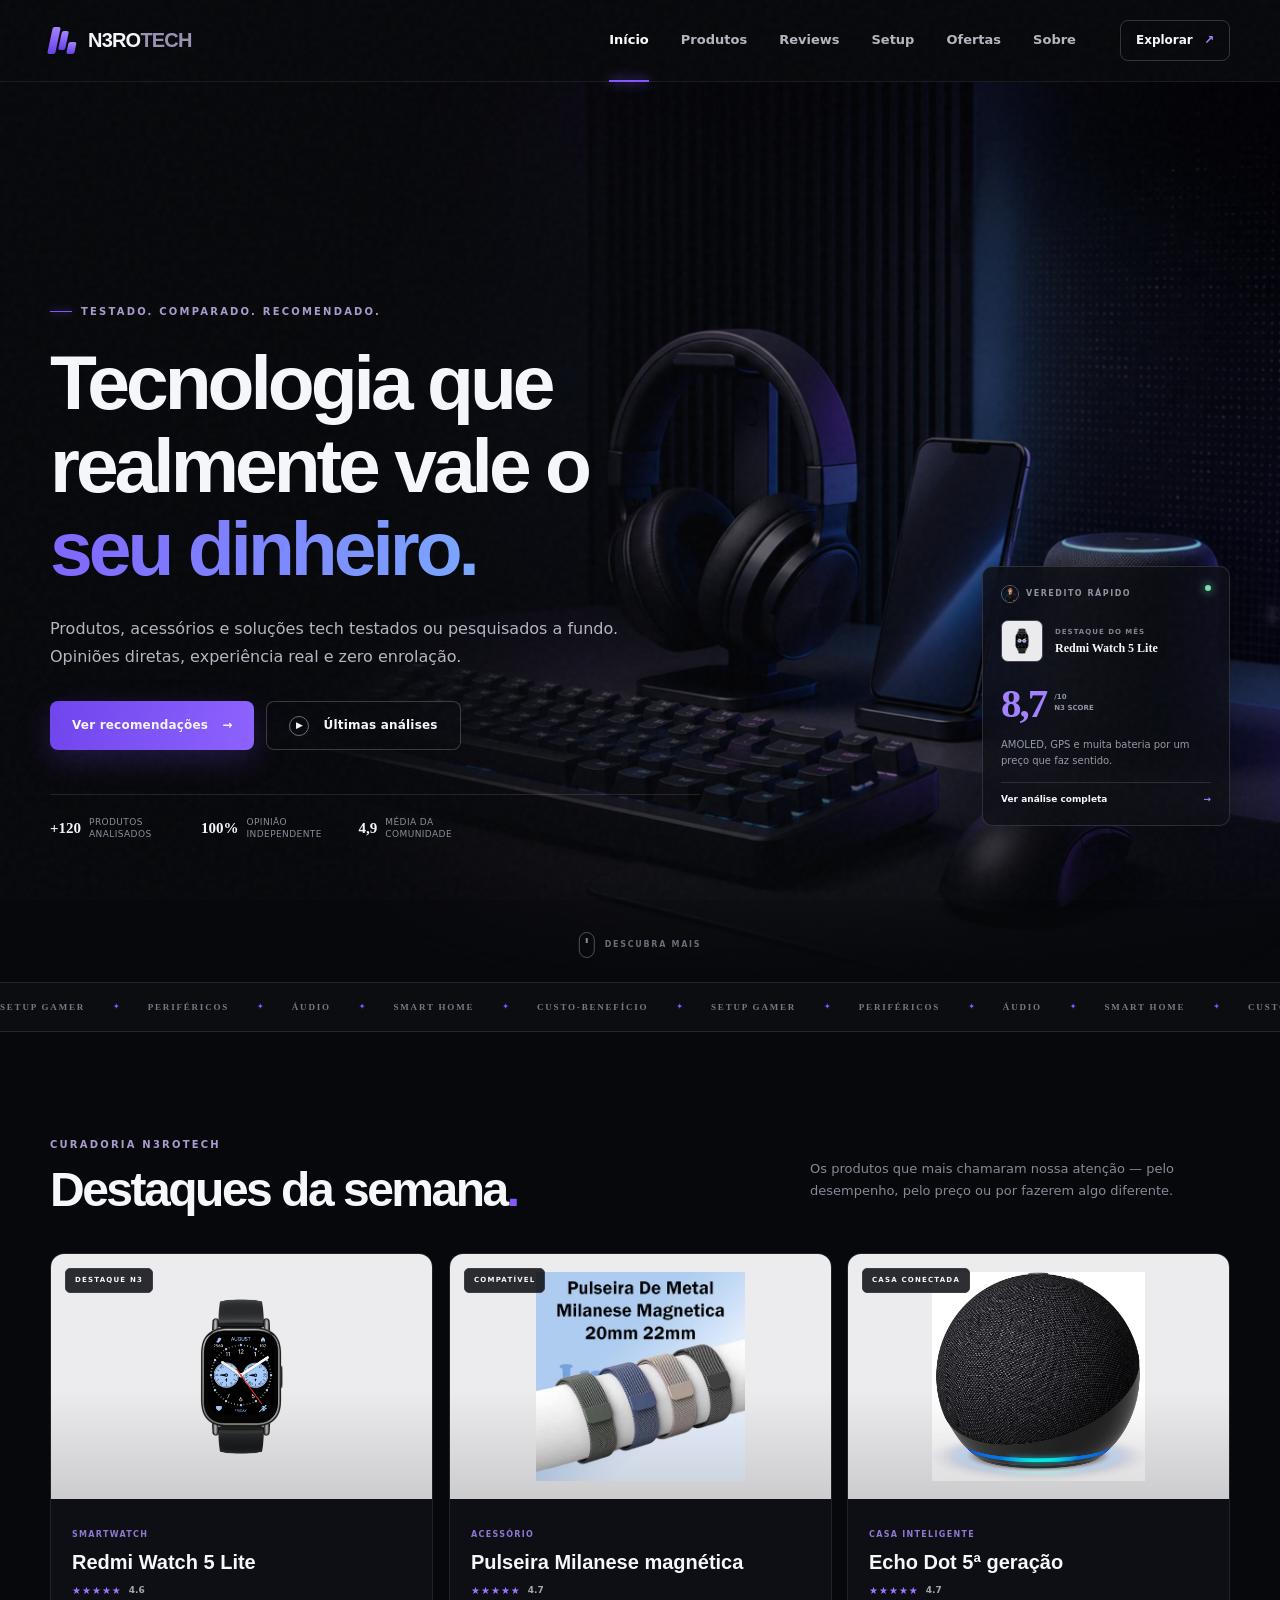
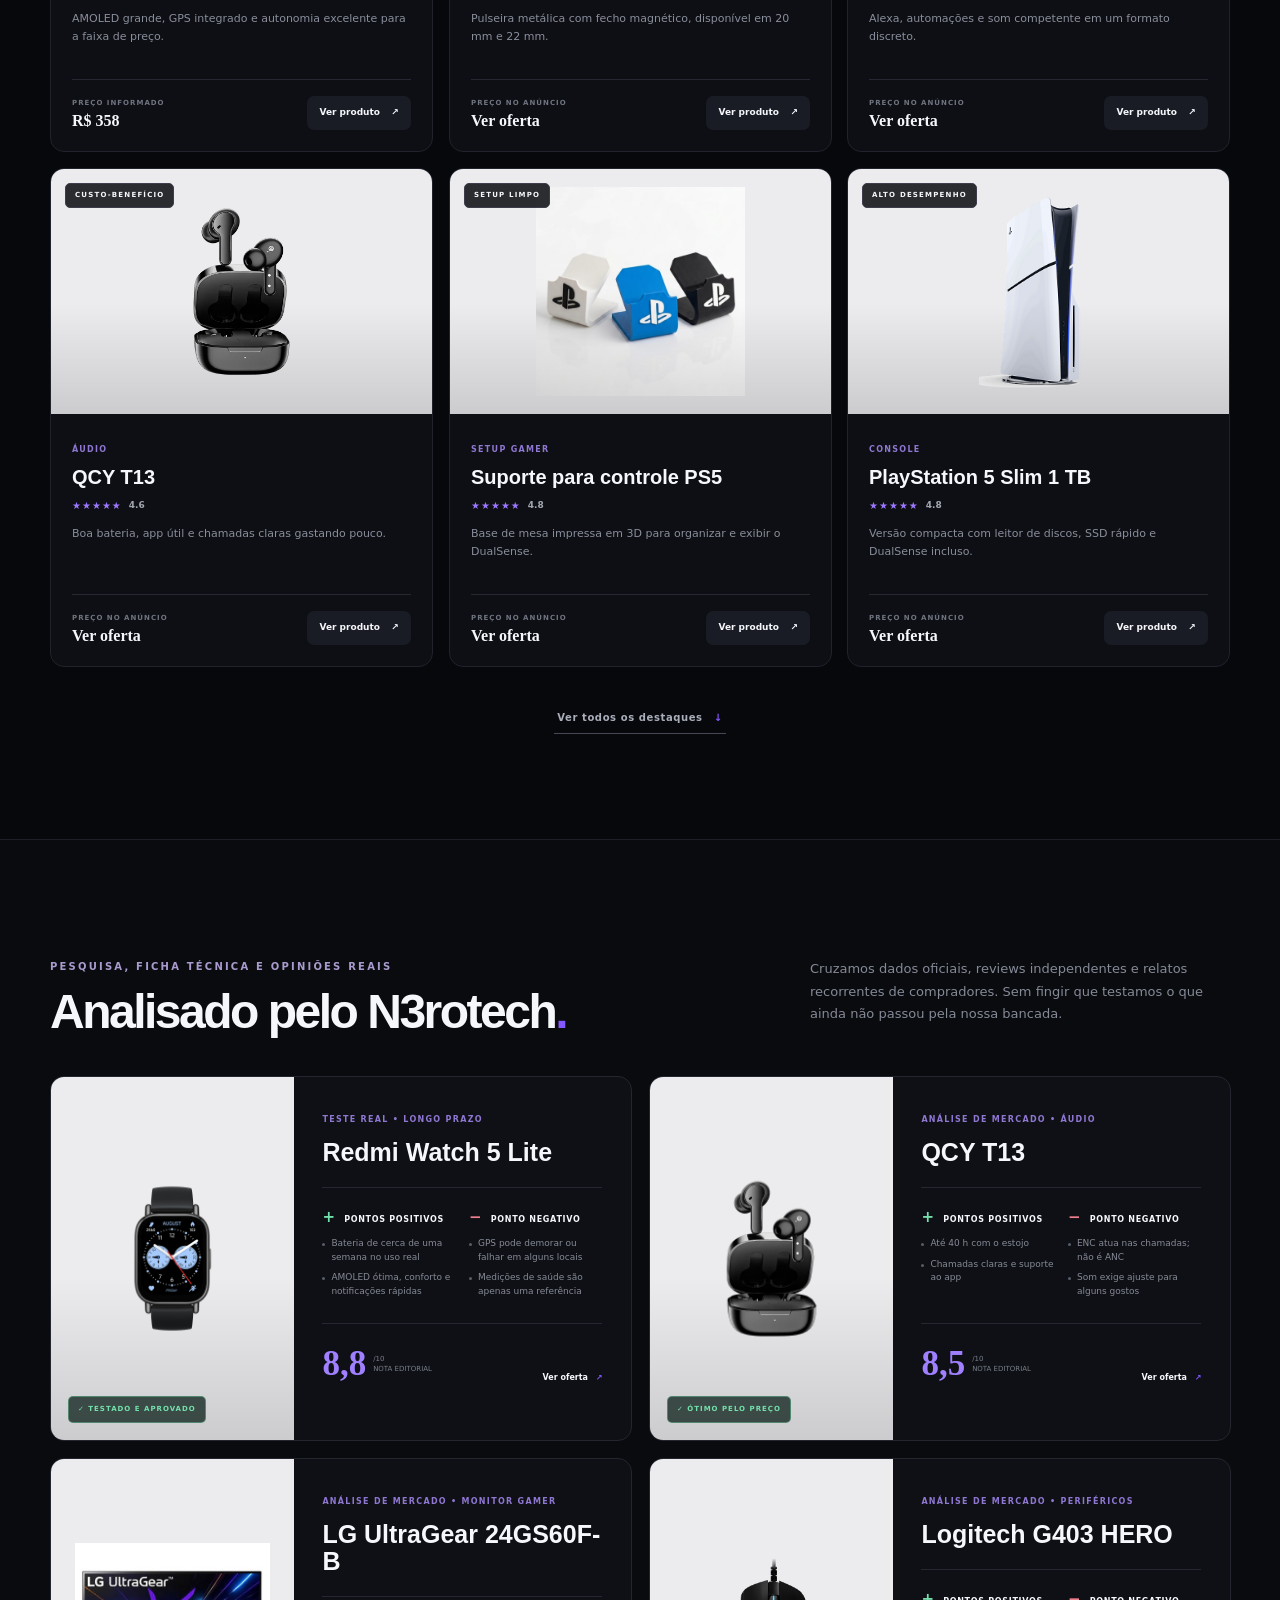
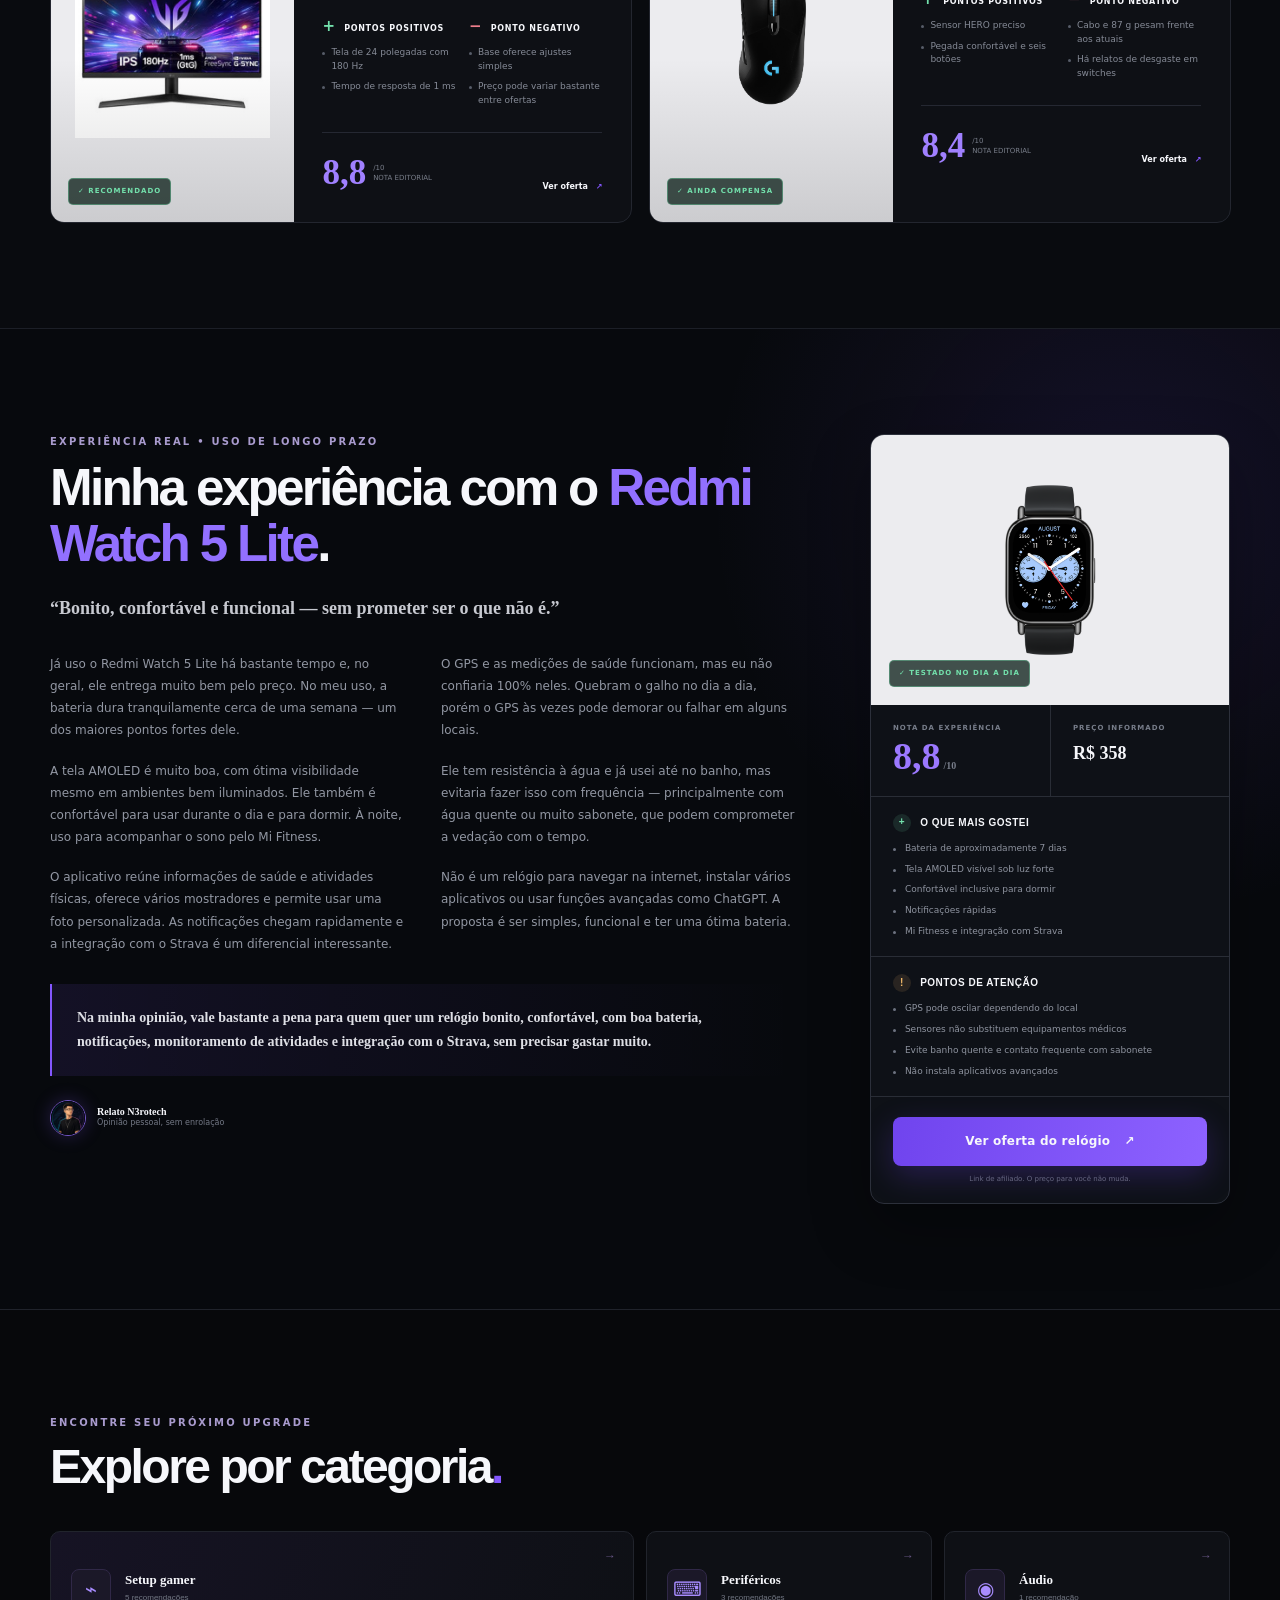
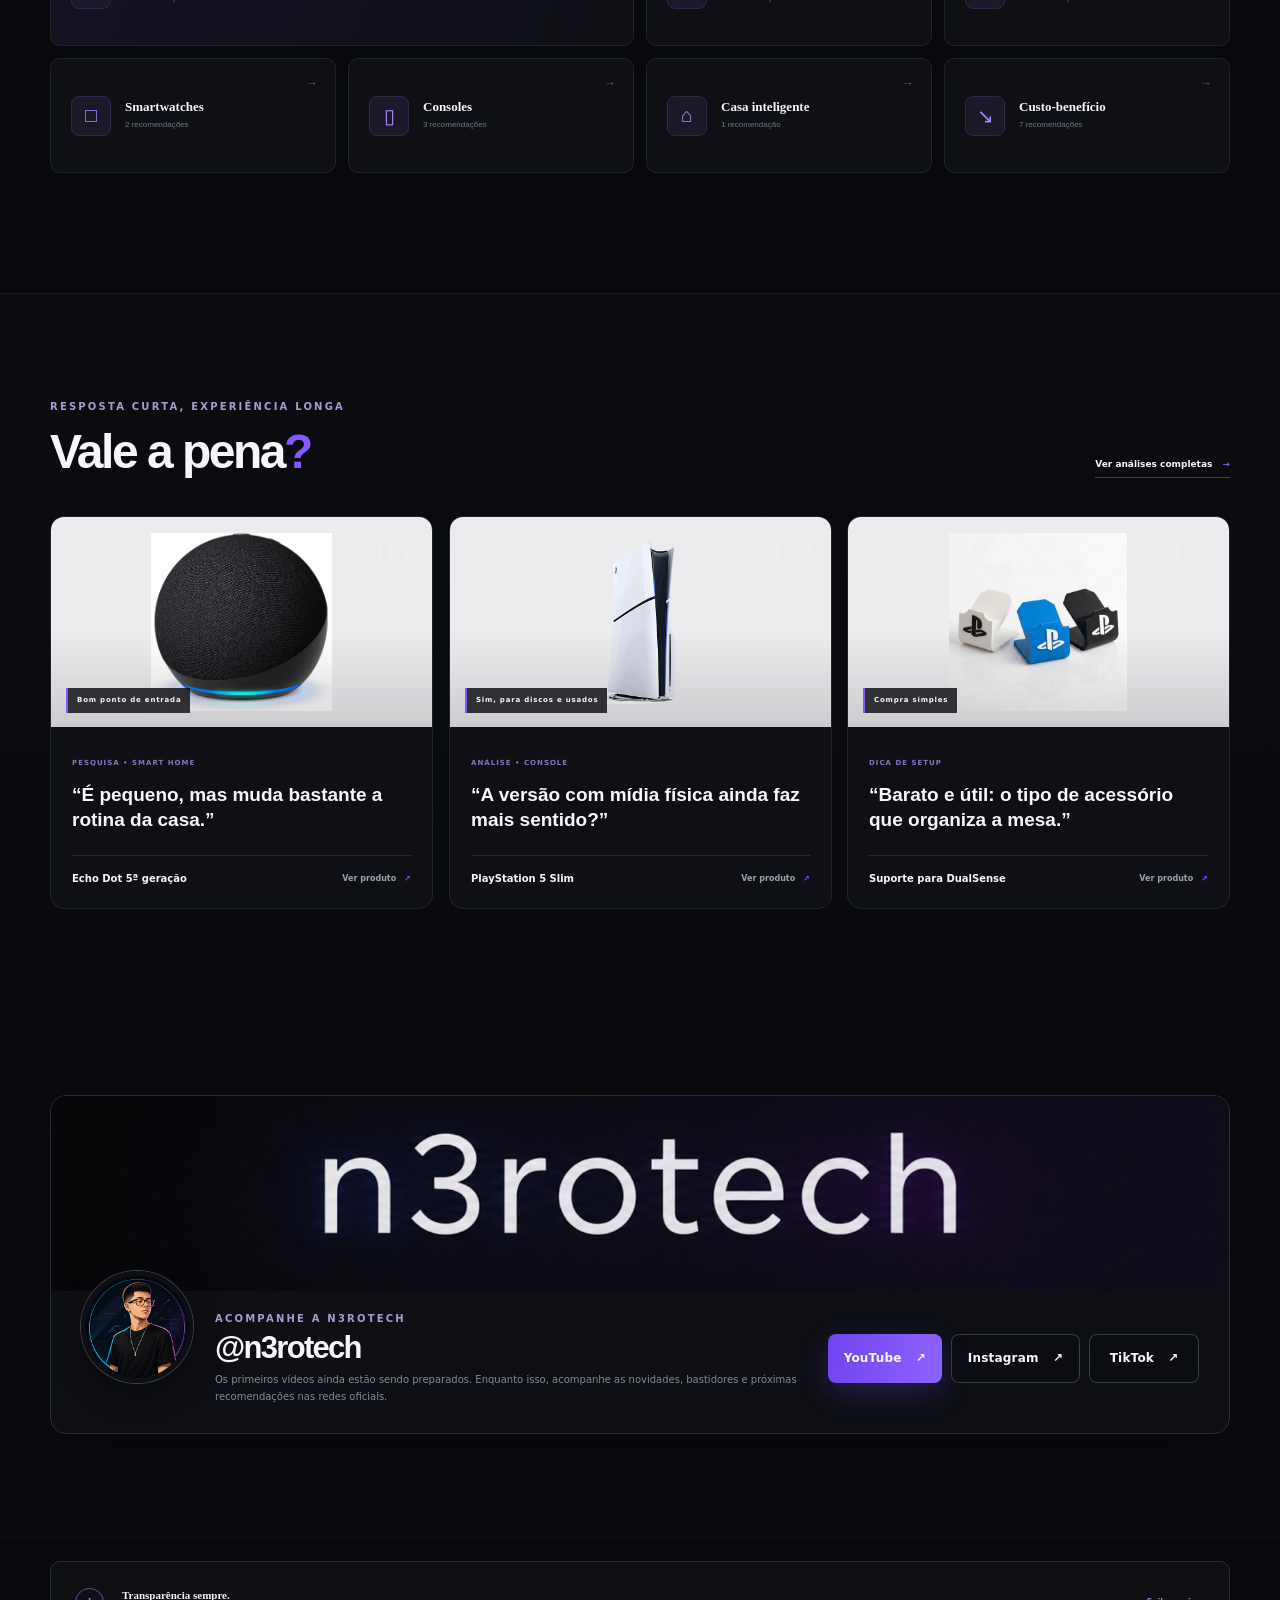
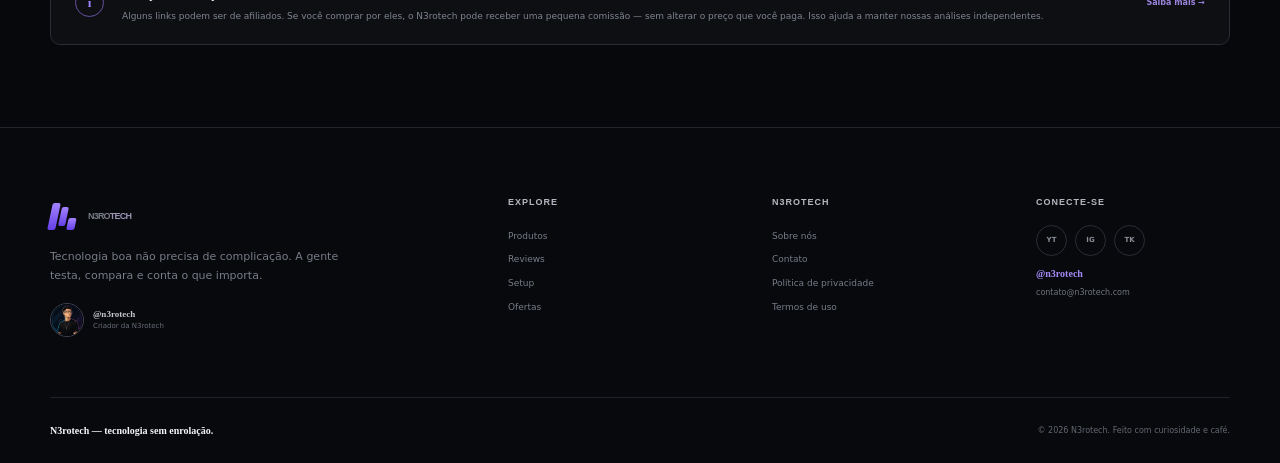
==== index.html @ 49b9c690 "Publica site N3rotech responsivo" ====
<!doctype html>
<html lang="pt-BR">
  <head>
    <meta charset="UTF-8" />
    <meta name="viewport" content="width=device-width, initial-scale=1.0" />
    <meta name="description" content="N3rotech: reviews diretos, produtos testados e tecnologia que vale o seu dinheiro." />
    <meta name="theme-color" content="#07080b" />
    <meta name="referrer" content="strict-origin-when-cross-origin" />
    <meta http-equiv="Content-Security-Policy" content="default-src 'self'; script-src 'self'; style-src 'self' 'unsafe-inline' https://fonts.googleapis.com; font-src https://fonts.gstatic.com; img-src 'self' data:; connect-src 'none'; object-src 'none'; base-uri 'self'; form-action 'none'" />
    <title>N3rotech — tecnologia sem enrolação</title>
    <link rel="preconnect" href="https://fonts.googleapis.com" />
    <link rel="preconnect" href="https://fonts.gstatic.com" crossorigin />
    <link href="https://fonts.googleapis.com/css2?family=Inter:wght@400;500;600;700&family=Manrope:wght@600;700;800&display=swap" rel="stylesheet" />
    <link rel="stylesheet" href="styles.css" />
  </head>
  <body>
    <div class="noise" aria-hidden="true"></div>
    <header class="site-header" id="inicio">
      <div class="container nav-wrap">
        <a class="brand" href="#inicio" aria-label="N3rotech — início">
          <span class="brand-mark" aria-hidden="true"><i></i><i></i><i></i></span>
          <span>N3RO<span>TECH</span></span>
        </a>
        <button class="menu-toggle" type="button" aria-label="Abrir menu" aria-expanded="false"><span></span><span></span></button>
        <nav class="main-nav" aria-label="Navegação principal">
          <a class="active" href="#inicio">Início</a>
          <a href="#produtos">Produtos</a>
          <a href="#reviews">Reviews</a>
          <a href="#setup">Setup</a>
          <a href="#ofertas">Ofertas</a>
          <a href="#sobre">Sobre</a>
        </nav>
        <a class="nav-cta" href="#destaques">Explorar <span>↗</span></a>
      </div>
    </header>

    <main>
      <section class="hero" aria-labelledby="hero-title">
        <div class="hero-image" role="img" aria-label="Setup de tecnologia com teclado, headset, celular e caixa de som"></div>
        <div class="hero-grid" aria-hidden="true"></div>
        <div class="container hero-content">
          <div class="hero-copy reveal">
            <div class="eyebrow"><span></span> TESTADO. COMPARADO. RECOMENDADO.</div>
            <h1 id="hero-title">Tecnologia que realmente vale o <em>seu dinheiro.</em></h1>
            <p>Produtos, acessórios e soluções tech testados ou pesquisados a fundo. Opiniões diretas, experiência real e zero enrolação.</p>
            <div class="hero-actions">
              <a class="button button-primary" href="#destaques">Ver recomendações <span>→</span></a>
              <a class="button button-ghost" href="#reviews"><span class="play-dot">▶</span> Últimas análises</a>
            </div>
            <div class="trust-row" aria-label="Diferenciais N3rotech">
              <div><strong>+120</strong><span>produtos analisados</span></div>
              <div><strong>100%</strong><span>opinião independente</span></div>
              <div><strong>4,9</strong><span>média da comunidade</span></div>
            </div>
          </div>
          <aside class="hero-verdict reveal" aria-label="Veredito em destaque">
            <div class="verdict-top"><span class="verdict-author"><img src="assets/n3rotech-profile.jpg" alt=""> VEREDITO RÁPIDO</span><span class="live-dot"></span></div>
            <div class="verdict-product"><img class="mini-device" src="assets/products/redmi-watch-5-lite.png" alt="Redmi Watch 5 Lite"><div><small>DESTAQUE DO MÊS</small><strong>Redmi Watch 5 Lite</strong></div></div>
            <div class="verdict-score"><strong>8,7</strong><span>/10<br />N3 SCORE</span></div>
            <p>AMOLED, GPS e muita bateria por um preço que faz sentido.</p>
            <a href="#testados">Ver análise completa <span>→</span></a>
          </aside>
        </div>
        <a class="scroll-cue" href="#destaques" aria-label="Rolar para os destaques"><span></span>DESCUBRA MAIS</a>
      </section>

      <section class="ticker" aria-label="Categorias em destaque"><div class="ticker-track">
        <span>SETUP GAMER</span><i>✦</i><span>PERIFÉRICOS</span><i>✦</i><span>ÁUDIO</span><i>✦</i><span>SMART HOME</span><i>✦</i><span>CUSTO-BENEFÍCIO</span><i>✦</i>
        <span>SETUP GAMER</span><i>✦</i><span>PERIFÉRICOS</span><i>✦</i><span>ÁUDIO</span><i>✦</i><span>SMART HOME</span><i>✦</i><span>CUSTO-BENEFÍCIO</span><i>✦</i>
      </div></section>

      <section class="section" id="destaques">
        <div class="container">
          <div class="section-head reveal"><div><span class="kicker">CURADORIA N3ROTECH</span><h2>Destaques da semana<span>.</span></h2></div><p>Os produtos que mais chamaram nossa atenção — pelo desempenho, pelo preço ou por fazerem algo diferente.</p></div>
          <div class="product-grid" id="product-grid" aria-live="polite"></div>
          <div class="center-action"><button class="text-button" id="show-more" type="button">Ver todos os destaques <span>↓</span></button></div>
        </div>
      </section>

      <section class="section section-dark" id="testados">
        <div class="container">
          <div class="section-head reveal"><div><span class="kicker">PESQUISA, FICHA TÉCNICA E OPINIÕES REAIS</span><h2>Analisado pelo N3rotech<span>.</span></h2></div><p>Cruzamos dados oficiais, reviews independentes e relatos recorrentes de compradores. Sem fingir que testamos o que ainda não passou pela nossa bancada.</p></div>
          <div class="tested-grid" id="tested-grid"></div>
        </div>
      </section>

      <section class="section real-review-section" id="review-redmi">
        <div class="container" id="real-review"></div>
      </section>

      <section class="section categories-section" id="setup">
        <div class="container">
          <div class="section-head reveal"><div><span class="kicker">ENCONTRE SEU PRÓXIMO UPGRADE</span><h2>Explore por categoria<span>.</span></h2></div></div>
          <div class="category-grid" id="category-grid"></div>
        </div>
      </section>

      <section class="section review-section" id="reviews">
        <div class="container">
          <div class="section-head reveal"><div><span class="kicker">RESPOSTA CURTA, EXPERIÊNCIA LONGA</span><h2>Vale a pena<span>?</span></h2></div><a class="section-link" href="#testados">Ver análises completas <span>→</span></a></div>
          <div class="quick-grid" id="quick-grid"></div>
        </div>
      </section>

      <section class="section social-channel-section" id="acompanhe">
        <div class="container">
          <div class="social-channel reveal">
            <div class="channel-banner" aria-hidden="true"></div>
            <div class="channel-content">
              <img class="channel-avatar" src="assets/n3rotech-profile.jpg" alt="Foto de perfil da N3rotech">
              <div class="channel-copy"><span class="kicker">ACOMPANHE A N3ROTECH</span><h2>@n3rotech</h2><p>Os primeiros vídeos ainda estão sendo preparados. Enquanto isso, acompanhe as novidades, bastidores e próximas recomendações nas redes oficiais.</p></div>
              <div class="channel-actions">
                <a class="button button-primary" href="https://www.youtube.com/@n3rotech" target="_blank" rel="noopener">YouTube <span>↗</span></a>
                <a class="button button-ghost" href="https://www.instagram.com/n3rotech/" target="_blank" rel="noopener">Instagram <span>↗</span></a>
                <a class="button button-ghost" href="https://www.tiktok.com/@n3rotech" target="_blank" rel="noopener">TikTok <span>↗</span></a>
              </div>
            </div>
          </div>
        </div>
      </section>

      <section class="container affiliate" id="ofertas">
        <span class="affiliate-icon" aria-hidden="true">i</span>
        <div><strong>Transparência sempre.</strong><p>Alguns links podem ser de afiliados. Se você comprar por eles, o N3rotech pode receber uma pequena comissão — sem alterar o preço que você paga. Isso ajuda a manter nossas análises independentes.</p></div>
        <a href="#sobre">Saiba mais →</a>
      </section>
    </main>

    <footer id="sobre">
      <div class="container footer-main">
        <div class="footer-brand"><a class="brand" href="#inicio"><span class="brand-mark"><i></i><i></i><i></i></span><span>N3RO<span>TECH</span></span></a><p>Tecnologia boa não precisa de complicação. A gente testa, compara e conta o que importa.</p><div class="footer-author"><img src="assets/n3rotech-profile.jpg" alt="Foto de perfil da N3rotech"><span><strong>@n3rotech</strong><small>Criador da N3rotech</small></span></div></div>
        <div><h3>Explore</h3><a href="#destaques">Produtos</a><a href="#reviews">Reviews</a><a href="#setup">Setup</a><a href="#ofertas">Ofertas</a></div>
        <div><h3>N3rotech</h3><a href="#sobre">Sobre nós</a><a href="mailto:contato@n3rotech.com">Contato</a><a href="#politica">Política de privacidade</a><a href="#termos">Termos de uso</a></div>
        <div><h3>Conecte-se</h3><div class="socials"><a href="https://www.youtube.com/@n3rotech" target="_blank" rel="noopener" aria-label="YouTube da N3rotech">YT</a><a href="https://www.instagram.com/n3rotech/" target="_blank" rel="noopener" aria-label="Instagram da N3rotech">IG</a><a href="https://www.tiktok.com/@n3rotech" target="_blank" rel="noopener" aria-label="TikTok da N3rotech">TK</a></div><p class="social-handle">@n3rotech</p><p class="mail">contato@n3rotech.com</p></div>
      </div>
      <div class="container footer-bottom"><strong>N3rotech — tecnologia sem enrolação.</strong><span>© 2026 N3rotech. Feito com curiosidade e café.</span></div>
    </footer>

    <script src="data.js"></script>
    <script src="script.js"></script>
  </body>
</html>
---- styles.css ----
:root{--bg:#07080b;--bg2:#0b0d12;--panel:#101319;--line:#252936;--text:#f6f7fb;--muted:#969baa;--purple:#8457ff;--blue:#4f8cff;--cyan:#5ce1e6;--green:#73e1ac;--radius:14px;--container:1180px}
*{box-sizing:border-box}html{scroll-behavior:smooth}body{margin:0;background:var(--bg);color:var(--text);font-family:Inter,system-ui,sans-serif;line-height:1.55;overflow-x:hidden}body::selection{background:var(--purple);color:#fff}.noise{position:fixed;inset:0;pointer-events:none;opacity:.035;z-index:50;background-image:url("data:image/svg+xml,%3Csvg viewBox='0 0 180 180' xmlns='http://www.w3.org/2000/svg'%3E%3Cfilter id='n'%3E%3CfeTurbulence type='fractalNoise' baseFrequency='.8' numOctaves='4' stitchTiles='stitch'/%3E%3C/filter%3E%3Crect width='100%25' height='100%25' filter='url(%23n)' opacity='.8'/%3E%3C/svg%3E")}.container{width:min(calc(100% - 40px),var(--container));margin-inline:auto}a{color:inherit;text-decoration:none}button{font:inherit}.site-header{position:fixed;z-index:40;top:0;left:0;width:100%;height:82px;border-bottom:1px solid rgba(255,255,255,.08);transition:.3s}.site-header.scrolled{height:68px;background:rgba(7,8,11,.82);backdrop-filter:blur(16px)}.nav-wrap{height:100%;display:flex;align-items:center;gap:44px}.brand{display:flex;align-items:center;gap:11px;font:800 20px Manrope,sans-serif;letter-spacing:-.8px}.brand>span:last-child>span{color:#9992b2;font-weight:600}.brand-mark{width:27px;height:27px;display:grid;grid-template-columns:repeat(3,1fr);gap:2px;transform:skew(-12deg)}.brand-mark i{background:linear-gradient(180deg,#a483ff,#6540e8);border-radius:2px}.brand-mark i:nth-child(2){height:72%;align-self:center}.brand-mark i:nth-child(3){height:45%;align-self:end}.main-nav{display:flex;align-items:center;gap:32px;margin-left:auto}.main-nav a{font-size:13px;font-weight:600;color:#b4b7c0;position:relative;transition:.2s}.main-nav a:hover,.main-nav a.active{color:#fff}.main-nav a.active::after{content:"";position:absolute;left:0;right:0;bottom:-31px;height:2px;background:var(--purple);box-shadow:0 0 12px var(--purple)}.scrolled .main-nav a.active::after{bottom:-24px}.nav-cta{border:1px solid rgba(255,255,255,.18);padding:10px 15px;border-radius:8px;font-size:12px;font-weight:700}.nav-cta span{color:#a889ff;margin-left:7px}.menu-toggle{display:none;background:none;border:0;color:#fff;padding:8px}.menu-toggle span{width:22px;height:2px;background:#fff;display:block;margin:5px}
.hero{min-height:800px;height:100vh;max-height:940px;display:flex;align-items:center;position:relative;isolation:isolate;overflow:hidden}.hero::after{content:"";position:absolute;inset:0;z-index:-1;background:linear-gradient(90deg,#07080b 0%,rgba(7,8,11,.97) 27%,rgba(7,8,11,.5) 58%,rgba(7,8,11,.18) 100%),linear-gradient(0deg,#07080b 0%,transparent 32%)}.hero-image{position:absolute;inset:0;z-index:-2;background:url('assets/n3rotech-hero.png') center right/cover no-repeat;filter:saturate(.9)}.hero-grid{position:absolute;inset:0;z-index:-1;opacity:.14;background-image:linear-gradient(rgba(132,87,255,.2) 1px,transparent 1px),linear-gradient(90deg,rgba(132,87,255,.2) 1px,transparent 1px);background-size:80px 80px;mask-image:linear-gradient(90deg,#000,transparent 72%)}.hero-content{padding-top:80px;display:flex;justify-content:space-between;align-items:flex-end}.hero-copy{width:min(650px,62%)}.eyebrow,.kicker{font-size:10px;font-weight:800;letter-spacing:2.2px;color:#a99bce}.eyebrow{display:flex;align-items:center;gap:9px;margin-bottom:22px}.eyebrow span{width:22px;height:1px;background:var(--purple);box-shadow:0 0 9px var(--purple)}h1,h2,h3{font-family:Manrope,sans-serif;margin:0;line-height:1.08}h1{font-size:clamp(50px,6vw,78px);letter-spacing:-4px;max-width:700px}h1 em{font-style:normal;color:transparent;background:linear-gradient(100deg,#8064ff,#7aa8ff);background-clip:text;-webkit-background-clip:text}.hero-copy>p{max-width:580px;font-size:16px;color:#b4b6c0;line-height:1.75;margin:25px 0 30px}.hero-actions{display:flex;gap:12px}.button{min-height:49px;padding:0 22px;display:inline-flex;align-items:center;justify-content:center;gap:14px;border-radius:8px;font-size:12px;font-weight:800;letter-spacing:.2px;transition:.25s}.button-primary{background:linear-gradient(100deg,#7044ee,#8d62ff);box-shadow:0 10px 30px rgba(113,67,238,.25)}.button-primary:hover{transform:translateY(-2px);box-shadow:0 14px 35px rgba(113,67,238,.4)}.button-ghost{border:1px solid rgba(255,255,255,.2);background:rgba(10,12,17,.38);backdrop-filter:blur(6px)}.button-ghost:hover{border-color:#fff;background:rgba(255,255,255,.07)}.play-dot{font-size:9px;width:20px;height:20px;border:1px solid #696d78;border-radius:50%;display:grid;place-items:center}.trust-row{display:flex;gap:30px;border-top:1px solid rgba(255,255,255,.11);margin-top:44px;padding-top:21px}.trust-row div{display:grid;grid-template-columns:auto auto;column-gap:8px;align-items:center}.trust-row strong{font:700 15px Manrope}.trust-row span{font-size:9px;text-transform:uppercase;color:#898d99;line-height:1.35;max-width:82px;letter-spacing:.4px}.hero-verdict{width:248px;margin-bottom:14px;background:rgba(12,14,20,.78);border:1px solid rgba(255,255,255,.13);border-radius:10px;padding:18px;backdrop-filter:blur(16px);box-shadow:0 18px 60px rgba(0,0,0,.35)}.verdict-top{display:flex;justify-content:space-between;color:#8e929e;font-size:8px;font-weight:800;letter-spacing:1.5px}.live-dot{width:6px;height:6px;border-radius:50%;background:var(--green);box-shadow:0 0 10px var(--green)}.verdict-product{display:flex;align-items:center;gap:12px;margin:17px 0}.mini-device{width:42px;height:42px;border:1px solid #404554;border-radius:7px;background:radial-gradient(circle at 60% 50%,#7653c4,transparent 35%),#171a22}.verdict-product div{display:flex;flex-direction:column}.verdict-product small{color:#7f8490;font-size:7px;font-weight:800;letter-spacing:1px}.verdict-product strong{font:700 12px Manrope;margin-top:3px}.verdict-score{display:flex;align-items:center;gap:8px}.verdict-score strong{font:800 41px Manrope;color:#a381ff;letter-spacing:-2px}.verdict-score span{font-size:7px;line-height:1.6;color:#8f94a1;font-weight:700}.hero-verdict p{font-size:10px;color:#9499a6;line-height:1.55;border-bottom:1px solid #292c34;padding-bottom:14px}.hero-verdict>a{font-size:9px;font-weight:800;display:flex;justify-content:space-between}.hero-verdict>a span{color:#a381ff}.scroll-cue{position:absolute;bottom:24px;left:50%;transform:translateX(-50%);display:flex;align-items:center;gap:10px;color:#686d78;font-size:8px;font-weight:800;letter-spacing:1.7px}.scroll-cue span{height:26px;width:16px;border:1px solid #4d515a;border-radius:10px;position:relative}.scroll-cue span::after{content:"";position:absolute;width:2px;height:5px;background:#888;left:6px;top:5px;animation:scroll 1.8s infinite}@keyframes scroll{to{transform:translateY(8px);opacity:0}}
.ticker{border-block:1px solid #232631;height:50px;overflow:hidden;background:#0b0d11}.ticker-track{height:100%;display:flex;align-items:center;gap:28px;width:max-content;animation:ticker 32s linear infinite}.ticker span{font:700 9px Manrope;color:#767a86;letter-spacing:1.8px}.ticker i{color:var(--purple);font-style:normal;font-size:8px}@keyframes ticker{to{transform:translateX(-50%)}}
.section{padding:105px 0}.section-dark{background:#090b0f;border-block:1px solid #1c1f27}.section-head{display:flex;justify-content:space-between;align-items:flex-end;margin-bottom:38px;gap:40px}.kicker{display:block;margin-bottom:11px}.section-head h2{font-size:clamp(34px,4vw,48px);letter-spacing:-2.5px}.section-head h2 span{color:var(--purple)}.section-head>p{max-width:420px;color:#858a97;font-size:13px;line-height:1.7}.product-grid{display:grid;grid-template-columns:repeat(3,1fr);gap:16px}.product-card{background:#0d0f14;border:1px solid #20232c;border-radius:var(--radius);overflow:hidden;transition:transform .3s,border-color .3s,box-shadow .3s}.product-card:hover{transform:translateY(-7px);border-color:#40365e;box-shadow:0 20px 50px rgba(0,0,0,.35)}.product-visual,.tested-visual,.quick-art,.video-thumb{position:relative;overflow:hidden;background-color:#10131a;background-image:url('assets/n3rotech-hero.png');background-size:340%;min-height:245px}.visual-keyboard .product-visual,.product-visual.visual-keyboard,.visual-keyboard .video-thumb{background-position:59% 82%}.visual-headset .product-visual,.product-visual.visual-headset,.visual-headset .tested-visual,.visual-headset .video-thumb{background-position:67% 43%}.visual-speaker .product-visual,.product-visual.visual-speaker,.visual-speaker .quick-art{background-position:98% 48%}.visual-setup .video-thumb,.visual-desk .video-thumb{background-size:cover;background-position:center}.product-visual::after,.tested-visual::after,.quick-art::after,.video-thumb::after{content:"";position:absolute;inset:0;background:linear-gradient(0deg,rgba(9,10,14,.4),transparent 50%);pointer-events:none}.product-shape{display:block}.visual-watch .product-shape{position:absolute;width:86px;height:112px;border:14px solid #242936;border-radius:30px;left:50%;top:50%;transform:translate(-50%,-50%) rotate(-12deg);box-shadow:inset 0 0 0 2px #7f65e4,0 24px 35px #000}.visual-watch .product-shape::after{content:"08:42";position:absolute;inset:7px -4px;background:radial-gradient(circle at 50% 30%,#7e5aff,transparent 45%),#080a10;border-radius:15px;color:#fff;font:700 11px Manrope;display:grid;place-items:center}.visual-mouse .product-shape{position:absolute;width:100px;height:145px;border-radius:50% 50% 45% 45%;left:50%;top:50%;transform:translate(-50%,-50%) rotate(14deg);background:linear-gradient(105deg,#323746,#101218);box-shadow:-8px 4px 0 #6e4ce0,0 25px 40px #000}.visual-mouse .product-shape::after{content:"";position:absolute;left:48%;width:2px;height:55%;background:#606675}.visual-charger .product-shape,.visual-hub .product-shape{position:absolute;width:120px;height:90px;border-radius:20px;left:50%;top:50%;transform:translate(-50%,-50%) rotate(-10deg);background:linear-gradient(145deg,#353b49,#0e1015 65%);box-shadow:inset 0 0 0 1px #565d6c,0 22px 40px #000}.visual-charger .product-shape::after,.visual-hub .product-shape::after{content:"65W";position:absolute;inset:0;display:grid;place-items:center;color:#73658f;font:800 18px Manrope}.card-badge{position:absolute;z-index:2;top:14px;left:14px;background:rgba(7,8,11,.84);border:1px solid #3f3c4b;padding:6px 9px;border-radius:5px;font-size:7px;font-weight:800;letter-spacing:1.2px}.product-body{padding:21px}.product-category{font-size:8px;color:#8f77d2;font-weight:800;letter-spacing:1.3px}.product-body h3{font-size:20px;margin:7px 0 10px}.rating{display:flex;gap:7px;align-items:center}.stars{color:#9d77ff;font-size:10px;letter-spacing:1px}.rating b{font-size:9px;color:#a2a6b1}.product-body>p{font-size:11px;color:#898e9b;min-height:52px;line-height:1.65}.product-bottom{border-top:1px solid #252832;margin-top:17px;padding-top:16px;display:flex;align-items:end;justify-content:space-between}.product-bottom div{display:flex;flex-direction:column}.product-bottom small{font-size:7px;color:#6f7480;font-weight:700;letter-spacing:1px}.product-bottom strong{font:700 16px Manrope;margin-top:3px}.product-bottom a{padding:10px 12px;border-radius:7px;background:#191c24;font-size:9px;font-weight:800;transition:.2s}.product-bottom a:hover{background:var(--purple)}.product-bottom a span{margin-left:8px}.center-action{text-align:center;margin-top:35px}.text-button{color:#a9aeba;background:none;border:0;border-bottom:1px solid #454957;padding:8px 3px;cursor:pointer;font-size:10px;font-weight:800;letter-spacing:.6px}.text-button span{color:var(--purple);margin-left:7px}
.tested-grid{display:grid;grid-template-columns:1fr 1fr;gap:17px}.tested-card{display:grid;grid-template-columns:42% 58%;min-height:365px;background:#0e1015;border:1px solid #23262f;border-radius:var(--radius);overflow:hidden}.tested-visual{min-height:100%;background-size:460%}.tested-index{position:absolute;top:10px;left:15px;font:800 70px Manrope;color:rgba(255,255,255,.045);z-index:2}.verdict-pill{position:absolute;z-index:3;bottom:17px;left:17px;border:1px solid rgba(115,225,172,.4);color:var(--green);background:rgba(9,29,22,.75);border-radius:5px;padding:7px 9px;font-size:7px;font-weight:800;letter-spacing:1px}.tested-content{padding:28px}.tested-content h3{font-size:25px;margin:9px 0 21px}.points{display:grid;grid-template-columns:1fr 1fr;gap:13px;border-block:1px solid #252832;padding:17px 0}.points strong{font-size:8px;text-transform:uppercase;letter-spacing:.7px}.points strong span{font-size:15px;margin-right:5px}.plus{color:var(--green)}.minus{color:#ee7e8c}.points p{font-size:9px;color:#858a96;margin:7px 0;position:relative;padding-left:9px}.points p::before{content:"";width:3px;height:3px;border-radius:50%;background:#575d69;position:absolute;left:0;top:6px}.tested-bottom{display:flex;align-items:end;justify-content:space-between;margin-top:20px}.big-score{display:flex;align-items:center;gap:7px}.big-score strong{font:800 35px Manrope;color:#a080ff}.big-score span{font-size:7px;color:#797e8a;line-height:1.5}.tested-bottom>a{font-size:8px;font-weight:800}.tested-bottom>a span{color:var(--purple);margin-left:5px}
.categories-section{padding-bottom:120px}.category-grid{display:grid;grid-template-columns:repeat(4,1fr);gap:12px}.category-card{height:115px;background:#0e1015;border:1px solid #21242c;border-radius:10px;padding:20px;display:flex;align-items:center;gap:14px;position:relative;transition:.25s}.category-card:hover{border-color:#6950a6;background:#12141b;transform:translateY(-3px)}.category-card.featured{grid-column:span 2;background:linear-gradient(110deg,#161324,#0e1015)}.category-icon{width:40px;height:40px;display:grid;place-items:center;border-radius:8px;color:#a88cff;background:#1b1828;border:1px solid #302847;font:500 20px Manrope}.category-card>span:nth-child(2){display:flex;flex-direction:column}.category-card strong{font:700 13px Manrope}.category-card small{font-size:8px;color:#727783;margin-top:4px}.category-card i{font-style:normal;color:#655482;position:absolute;right:17px;top:15px;font-size:12px}
.review-section{background:linear-gradient(180deg,#0a0c10,#08090c);border-top:1px solid #1c1e25}.section-link{font-size:9px;font-weight:800;border-bottom:1px solid #3f434e;padding-bottom:5px}.section-link span{color:var(--purple);margin-left:7px}.quick-grid{display:grid;grid-template-columns:repeat(3,1fr);gap:16px}.quick-card{border:1px solid #22252e;border-radius:var(--radius);overflow:hidden;background:#0e1015}.quick-art{height:210px;min-height:0;background-size:360%}.quick-number{position:absolute;z-index:2;right:17px;top:12px;color:rgba(255,255,255,.1);font:800 40px Manrope}.quick-verdict{position:absolute;z-index:3;bottom:14px;left:15px;background:rgba(7,8,11,.8);backdrop-filter:blur(8px);border-left:2px solid var(--purple);padding:7px 9px;font-size:7px;font-weight:800;letter-spacing:.8px}.quick-copy{padding:21px}.quick-copy>span{color:#8872bf;font-size:7px;font-weight:800;letter-spacing:1px}.quick-copy h3{font-size:19px;line-height:1.35;margin:9px 0 22px}.quick-copy>div{border-top:1px solid #272a32;padding-top:15px;display:flex;justify-content:space-between;align-items:center}.quick-copy strong{font-size:10px}.quick-copy a{font-size:8px;color:#9ca0ab;font-weight:700}.quick-copy a i{color:var(--purple);font-style:normal;margin-left:5px}
.videos-section{background:#0a0b0e}.channel-link{display:flex;align-items:center;gap:9px;font-size:9px;font-weight:800}.channel-link::before{content:"▶";width:29px;height:29px;border-radius:50%;background:#724ae9;display:grid;place-items:center;font-size:8px}.channel-link span{color:#9fa3ae}.video-grid{display:grid;grid-template-columns:repeat(4,1fr);gap:15px}.video-thumb{display:block;min-height:290px;border-radius:11px;background-size:510%}.play-button{position:absolute;z-index:3;left:50%;top:50%;transform:translate(-50%,-50%);width:42px;height:42px;border-radius:50%;display:grid;place-items:center;background:rgba(255,255,255,.9);color:#111;font-size:11px;transition:.25s}.video-card:hover .play-button{transform:translate(-50%,-50%) scale(1.12);background:#8a61ff;color:#fff}.duration{position:absolute;z-index:3;right:10px;bottom:10px;padding:4px 6px;background:rgba(0,0,0,.75);border-radius:3px;font-size:7px}.video-type{display:block;color:#8c71ce;font-size:7px;font-weight:800;letter-spacing:1px;margin:15px 0 6px}.video-card h3{font-size:14px;line-height:1.35}.video-card p{font-size:8px;color:#737783}.affiliate{margin-top:22px;margin-bottom:82px;border:1px solid #292c35;background:#0d0f13;border-radius:10px;padding:20px 24px;display:flex;align-items:center;gap:18px}.affiliate-icon{flex:0 0 29px;height:29px;border-radius:50%;border:1px solid #6851a2;color:#a484fc;display:grid;place-items:center;font:700 13px Georgia}.affiliate div{flex:1}.affiliate strong{font:700 11px Manrope}.affiliate p{font-size:9px;color:#7f8490;margin:3px 0 0}.affiliate>a{font-size:8px;font-weight:800;white-space:nowrap;color:#9c83dc}
footer{border-top:1px solid #22242b;background:#08090c}.footer-main{padding:70px 0 60px;display:grid;grid-template-columns:2fr repeat(3,1fr);gap:70px}.footer-brand p{max-width:320px;color:#777c88;font-size:11px;line-height:1.7;margin-top:18px}.footer-main h3{font-size:9px;letter-spacing:1px;text-transform:uppercase;margin-bottom:17px;color:#b5b8c0}.footer-main>div:not(:first-child){display:flex;flex-direction:column;align-items:flex-start}.footer-main>div>a{font-size:9px;color:#777c88;margin:5px 0;transition:.2s}.footer-main>div>a:hover{color:#fff}.socials{display:flex;gap:8px}.socials a{width:31px;height:31px;border:1px solid #292d36;border-radius:50%;display:grid;place-items:center;color:#898e98;font-size:7px;font-weight:800}.socials a:hover{color:#fff;border-color:#7150c6}.mail{font-size:8px!important;color:#70747f!important}.footer-bottom{height:66px;border-top:1px solid #20222a;display:flex;justify-content:space-between;align-items:center}.footer-bottom strong{font:700 10px Manrope}.footer-bottom span{font-size:8px;color:#646873}
.reveal{opacity:0;transform:translateY(18px);transition:opacity .65s ease var(--delay,0ms),transform .65s ease var(--delay,0ms)}.reveal.visible{opacity:1;transform:none}@media(prefers-reduced-motion:reduce){*{scroll-behavior:auto!important;animation:none!important;transition:none!important}.reveal{opacity:1;transform:none}}
@media(max-width:960px){.main-nav{gap:17px}.nav-cta{display:none}.hero-verdict{display:none}.hero-copy{width:75%}.product-grid{grid-template-columns:repeat(2,1fr)}.tested-grid{grid-template-columns:1fr}.category-grid{grid-template-columns:repeat(3,1fr)}.video-grid{grid-template-columns:repeat(2,1fr)}.footer-main{grid-template-columns:1.5fr repeat(3,1fr);gap:30px}}
@media(max-width:720px){.container{width:calc(100% - 28px)}.site-header{height:66px;background:rgba(7,8,11,.78);backdrop-filter:blur(14px)}.nav-wrap{justify-content:space-between}.menu-toggle{display:block;position:absolute;right:14px;top:14px;z-index:42}.main-nav{position:fixed;top:0;right:0;width:min(82vw,330px);height:100vh;background:#0b0d12;padding:95px 35px;display:flex;flex-direction:column;align-items:flex-start;gap:23px;transform:translateX(100%);transition:.3s;border-left:1px solid #272a33}.main-nav a{font:700 24px Manrope}.main-nav a.active::after{display:none}.menu-open .main-nav{transform:none}.menu-open .menu-toggle span:first-child{transform:translateY(3px) rotate(45deg)}.menu-open .menu-toggle span:last-child{transform:translateY(-4px) rotate(-45deg)}.hero{min-height:760px;height:100svh;max-height:none;align-items:flex-end;padding-bottom:86px}.hero::after{background:linear-gradient(0deg,#07080b 10%,rgba(7,8,11,.85) 55%,rgba(7,8,11,.28)),linear-gradient(90deg,rgba(7,8,11,.65),transparent)}.hero-image{background-position:63% center}.hero-content{padding-top:0;display:block}.hero-copy{width:100%;max-width:100%}h1{font-size:clamp(40px,11.5vw,48px);letter-spacing:-2.5px}.hero-copy>p{font-size:12px;margin:18px 0 24px;max-width:100%}.hero-actions{flex-direction:column;width:100%}.button{width:100%}.trust-row{gap:12px;margin-top:25px;justify-content:space-between}.trust-row div{display:flex;flex-direction:column;gap:1px}.trust-row span{font-size:7px}.scroll-cue{display:none}.section{padding:74px 0}.section-head{align-items:flex-start;flex-direction:column;margin-bottom:26px;gap:15px}.section-head h2{font-size:35px}.section-head>p{margin:0}.product-grid,.tested-grid,.quick-grid{grid-template-columns:1fr}.product-visual{min-height:280px}.tested-card{grid-template-columns:1fr}.tested-visual{min-height:270px;background-size:340%}.category-grid{grid-template-columns:1fr 1fr}.category-card.featured{grid-column:span 2}.quick-art{height:260px}.video-grid{display:flex;overflow-x:auto;scroll-snap-type:x mandatory;margin-right:-14px;padding-right:14px}.video-card{min-width:75vw;scroll-snap-align:start}.affiliate{align-items:flex-start;margin-bottom:58px}.affiliate>a{display:none}.footer-main{grid-template-columns:1fr 1fr;gap:35px;padding:55px 0}.footer-brand{grid-column:span 2}.footer-bottom{height:auto;padding:22px 0;flex-direction:column;align-items:flex-start;gap:7px}}
@media(max-width:720px){h1 em{display:block}}
@media(max-width:420px){.hero{min-height:700px}.eyebrow{font-size:8px}.trust-row div:last-child{display:none}.category-grid{grid-template-columns:1fr}.category-card.featured{grid-column:auto}.points{grid-template-columns:1fr}.footer-main{grid-template-columns:1fr 1fr}.product-visual{min-height:245px}}

/* Fotos reais e ilustrações dos produtos do catálogo */
.has-photo{background:#ececef!important;background-image:none!important}.has-photo img{position:absolute;z-index:1;inset:0;width:100%;height:100%;object-fit:contain;padding:18px;transition:transform .4s ease}.product-card:hover .has-photo img,.quick-card:hover .has-photo img,.video-card:hover .has-photo img{transform:scale(1.045)}.has-photo .product-shape{display:none!important}.tested-visual.has-photo img{padding:24px}.quick-art.has-photo img,.video-thumb.has-photo img{padding:16px}.has-photo::after{z-index:2;background:linear-gradient(0deg,rgba(8,9,12,.14),transparent 45%)}
.visual-stand .product-shape{position:absolute;width:86px;height:125px;left:50%;top:50%;transform:translate(-50%,-48%);border:15px solid #7d62de;border-top:0;border-radius:10px 10px 32px 32px;filter:drop-shadow(0 18px 20px #000)}.visual-stand .product-shape::after{content:"";position:absolute;width:130px;height:18px;border-radius:50%;background:#252936;left:50%;bottom:-26px;transform:translateX(-50%);box-shadow:0 8px 25px #000}.visual-gamepad .product-shape{position:absolute;width:155px;height:90px;left:50%;top:50%;transform:translate(-50%,-50%);border-radius:42% 42% 28% 28%;background:linear-gradient(145deg,#3d4350,#101217);box-shadow:inset 0 0 0 1px #626979,0 24px 35px #000}.visual-gamepad .product-shape::before{content:"✚";position:absolute;left:27px;top:28px;color:#858b99;font-size:22px}.visual-gamepad .product-shape::after{content:"●  ●";position:absolute;right:21px;top:31px;color:#8e6fff;font-size:15px;letter-spacing:5px}.visual-cooler .product-shape{position:absolute;width:190px;height:125px;left:50%;top:50%;transform:translate(-50%,-50%) perspective(300px) rotateX(55deg);border-radius:13px;background:repeating-radial-gradient(circle at 50% 50%,#7055d0 0 2px,#171a22 3px 10px);border:8px solid #343946;box-shadow:0 38px 35px #000}

/* Review autoral de longo prazo */
.real-review-section{background:radial-gradient(circle at 88% 18%,rgba(116,76,229,.13),transparent 30%),#07090d;border-bottom:1px solid #20232b}.real-review{display:grid;grid-template-columns:minmax(0,1.35fr) minmax(330px,.65fr);gap:72px;align-items:start}.review-story h2{font-size:clamp(37px,4vw,52px);letter-spacing:-2.7px;max-width:720px}.review-story h2 span{color:#9270ff}.review-lead{font:600 18px/1.55 Manrope;color:#c7c9d0;max-width:690px;margin:24px 0 30px}.review-prose{columns:2;column-gap:34px}.review-prose p{break-inside:avoid;font-size:12px;color:#9297a3;line-height:1.85;margin:0 0 18px}.review-story blockquote{margin:22px 0 24px;padding:22px 25px;border-left:2px solid var(--purple);background:linear-gradient(90deg,rgba(132,87,255,.1),transparent);font:600 14px/1.7 Manrope;color:#dedfe5}.review-signature{display:flex;align-items:center;gap:11px}.review-signature>span{width:36px;height:36px;border-radius:50%;display:grid;place-items:center;background:linear-gradient(145deg,#7951ef,#4d2db0);font:800 10px Manrope}.review-signature div{display:flex;flex-direction:column}.review-signature strong{font:700 10px Manrope}.review-signature small{font-size:8px;color:#737885}.review-summary{position:sticky;top:90px;border:1px solid #2c303b;border-radius:14px;background:#0e1117;overflow:hidden;box-shadow:0 24px 60px rgba(0,0,0,.3)}.review-product{height:270px;position:relative;background:#ececef}.review-product img{width:100%;height:100%;object-fit:contain;padding:20px}.review-product .verdict-pill{left:18px;bottom:18px}.review-score{display:grid;grid-template-columns:1fr 1fr;border-bottom:1px solid #292d36}.review-score>div{padding:18px 22px}.review-score>div+div{border-left:1px solid #292d36}.review-score small{display:block;font-size:7px;font-weight:800;letter-spacing:1px;color:#777d8a}.review-score strong{font:800 38px Manrope;color:#9b78ff}.review-score strong span{font-size:10px;color:#777d8a;margin-left:3px}.review-score b{font:700 18px Manrope;display:block;margin-top:9px}.review-list{padding:17px 22px 10px;border-bottom:1px solid #292d36}.review-list h3{font-size:10px;text-transform:uppercase;letter-spacing:.5px;margin-bottom:10px}.review-list h3 span{display:inline-grid;place-items:center;width:18px;height:18px;border-radius:50%;margin-right:6px}.review-list.positive h3 span{background:rgba(115,225,172,.12);color:var(--green)}.review-list.caution h3 span{background:rgba(238,183,105,.12);color:#eeb769}.review-list p{position:relative;margin:7px 0;padding-left:12px;font-size:9px;color:#8e939f}.review-list p::before{content:"";position:absolute;left:0;top:6px;width:3px;height:3px;border-radius:50%;background:#6d7380}.review-summary>.button{width:calc(100% - 44px);margin:20px 22px 8px}.affiliate-mini{display:block;text-align:center;color:#676c77;font-size:7px;margin-bottom:18px}
@media(max-width:900px){.real-review{grid-template-columns:1fr;gap:42px}.review-summary{position:static;max-width:560px}.review-prose{columns:1}}
@media(max-width:520px){.review-story h2{font-size:36px}.review-lead{font-size:15px}.review-product{height:245px}.review-score>div{padding:16px}.review-summary{width:100%}}

/* Filtro interativo de categorias */
button.category-card{width:100%;color:var(--text);font-family:Inter,sans-serif;text-align:left;cursor:pointer}.category-card.selected{border-color:#8d66ff;background:linear-gradient(110deg,rgba(128,85,255,.2),#11141a);box-shadow:0 0 0 1px rgba(132,87,255,.18),0 15px 40px rgba(0,0,0,.25)}.category-card.selected .category-icon{color:#fff;background:linear-gradient(145deg,#8d66ff,#5a37bf);border-color:#9a7aff}.category-card.selected i{color:#bba7ff;transform:translateX(3px)}.category-card i{transition:transform .2s,color .2s}.product-filter-status{display:flex;align-items:center;justify-content:space-between;gap:18px;margin:-8px 0 22px;padding:14px 16px;border:1px solid #343044;border-radius:10px;background:linear-gradient(90deg,rgba(126,81,246,.12),rgba(14,16,21,.9))}.product-filter-status[hidden]{display:none}.product-filter-status>div{display:flex;align-items:center;gap:11px;flex-wrap:wrap}.product-filter-status span{font-size:7px;font-weight:800;letter-spacing:1.3px;color:#8d72d0}.product-filter-status strong{font:700 13px Manrope}.product-filter-status small{font-size:8px;color:#7f8490}.product-filter-status button{border:1px solid #444956;border-radius:7px;background:#171a21;color:#b9bdc7;padding:8px 11px;font-size:8px;font-weight:800;cursor:pointer;white-space:nowrap}.product-filter-status button:hover{border-color:#8c67ee;color:#fff}
@media(max-width:520px){.product-filter-status{align-items:flex-start}.product-filter-status>div{align-items:flex-start;flex-direction:column;gap:2px}.product-filter-status button{margin-top:2px}}

/* Presença oficial nas redes — sem vídeos fictícios */
.social-channel-section{padding-top:82px;background:#090a0e}.social-channel{position:relative;overflow:hidden;border:1px solid #2b2e38;border-radius:16px;background:#0d0f14;box-shadow:0 24px 70px rgba(0,0,0,.3)}.channel-banner{height:195px;background-image:linear-gradient(90deg,rgba(6,7,10,.05),rgba(77,44,143,.12)),url('assets/n3rotech-youtube-banner.jpg');background-size:cover;background-position:center}.channel-content{display:grid;grid-template-columns:auto 1fr auto;gap:22px;align-items:center;padding:0 30px 28px}.channel-avatar{width:112px;height:112px;border-radius:50%;object-fit:cover;margin-top:-42px;border:5px solid #0d0f14;box-shadow:0 0 0 1px #3f4350,0 12px 30px rgba(0,0,0,.4)}.channel-copy{padding-top:20px}.channel-copy .kicker{margin-bottom:4px}.channel-copy h2{font-size:31px;letter-spacing:-1.7px}.channel-copy p{max-width:610px;margin:8px 0 0;color:#858a97;font-size:10px;line-height:1.65}.channel-actions{display:flex;gap:9px;padding-top:20px}.channel-actions .button{min-width:125px}.social-handle{font:700 10px Manrope!important;color:#a78afa!important;margin:12px 0 0!important}
@media(max-width:820px){.channel-content{grid-template-columns:auto 1fr}.channel-actions{grid-column:1/-1;padding-top:0}.channel-copy p{max-width:none}}
@media(max-width:560px){.social-channel-section{padding-top:65px}.channel-banner{height:120px;background-size:auto 120px}.channel-content{grid-template-columns:1fr;padding:0 18px 20px;text-align:center}.channel-avatar{width:92px;height:92px;margin:-38px auto 0}.channel-copy{padding-top:0}.channel-copy h2{font-size:27px}.channel-actions{grid-column:auto;flex-direction:column}.channel-actions .button{width:100%}}
.channel-actions .button{min-width:110px;padding-inline:16px}

/* Identidade do criador */
.verdict-author{display:flex;align-items:center;gap:7px}.verdict-author img{width:18px;height:18px;object-fit:cover;border-radius:50%;border:1px solid #5e6270}.verdict-product img.mini-device{display:block;object-fit:contain;padding:3px;background:#ececef}.review-signature>img{width:36px;height:36px;border-radius:50%;object-fit:cover;border:1px solid #7355c6;box-shadow:0 0 18px rgba(129,83,240,.25)}.footer-author{display:flex;align-items:center;gap:9px;margin-top:18px}.footer-author>img{width:34px;height:34px;border-radius:50%;object-fit:cover;border:1px solid #3e4350}.footer-author>span{display:flex;flex-direction:column}.footer-author strong{font:700 9px Manrope;color:#c5c8d0}.footer-author small{font-size:7px;color:#686d78;margin-top:2px}

/* Camada de movimento */
.scroll-progress{position:fixed;z-index:100;top:0;left:0;width:100%;height:2px;transform:scaleX(0);transform-origin:left center;background:linear-gradient(90deg,#7650ef,#62b8ff);box-shadow:0 0 12px #7956ef;pointer-events:none;will-change:transform}.cursor-glow{position:fixed;z-index:0;top:-210px;left:-210px;width:420px;height:420px;border-radius:50%;pointer-events:none;opacity:0;background:radial-gradient(circle,rgba(126,83,242,.09),rgba(71,126,255,.025) 38%,transparent 70%);transition:opacity .4s;will-change:transform}.cursor-glow.active{opacity:1}.site-header,main,footer{position:relative}.site-header,footer{z-index:2}main{z-index:1}
.page-ready .brand-mark i:nth-child(1){animation:brandSignal 2.8s ease-in-out infinite}.page-ready .brand-mark i:nth-child(2){animation:brandSignal 2.8s .13s ease-in-out infinite}.page-ready .brand-mark i:nth-child(3){animation:brandSignal 2.8s .26s ease-in-out infinite}@keyframes brandSignal{0%,65%,100%{filter:brightness(1);box-shadow:none}75%{filter:brightness(1.45);box-shadow:0 0 12px rgba(139,99,255,.7)}}
.hero-image{transform:translate3d(var(--hero-x,0),var(--hero-y,0),0) scale(1.025);transition:transform .35s cubic-bezier(.2,.7,.2,1);animation:heroBreath 10s ease-in-out infinite alternate;will-change:transform}@keyframes heroBreath{from{filter:saturate(.86) brightness(.94)}to{filter:saturate(1.02) brightness(1.04)}}.hero-grid{animation:gridPulse 6s ease-in-out infinite}@keyframes gridPulse{0%,100%{opacity:.1}50%{opacity:.19}}
.hero-copy.visible .eyebrow{animation:heroEnter .7s .05s both}.hero-copy.visible h1{animation:heroEnter .85s .13s both}.hero-copy.visible>p{animation:heroEnter .8s .25s both}.hero-copy.visible .hero-actions{animation:heroEnter .75s .36s both}.hero-copy.visible .trust-row{animation:heroEnter .75s .48s both}.hero-verdict.visible{animation:verdictEnter .85s .45s both}@keyframes heroEnter{from{opacity:0;transform:translateY(22px);filter:blur(5px)}to{opacity:1;transform:none;filter:none}}@keyframes verdictEnter{from{opacity:0;transform:translate(18px,12px) scale(.96)}to{opacity:1;transform:none}}
.button{position:relative;overflow:hidden}.button::after{content:"";position:absolute;inset:-30% auto -30% -45%;width:28%;transform:skewX(-18deg);background:linear-gradient(90deg,transparent,rgba(255,255,255,.32),transparent);transition:transform .65s ease}.button:hover::after{transform:translateX(560%) skewX(-18deg)}.button:active{transform:translateY(1px) scale(.985)}
.tilt-card{--tilt-x:0deg;--tilt-y:0deg;--spot-x:50%;--spot-y:50%;transform:perspective(900px) rotateX(var(--tilt-x)) rotateY(var(--tilt-y));transform-style:preserve-3d;transition:transform .18s ease,border-color .3s,box-shadow .3s;will-change:transform}.product-card.tilt-card:hover{transform:perspective(900px) translateY(-7px) rotateX(var(--tilt-x)) rotateY(var(--tilt-y))}.tilt-card::before{content:"";position:absolute;z-index:5;inset:0;border-radius:inherit;pointer-events:none;opacity:0;background:radial-gradient(280px circle at var(--spot-x) var(--spot-y),rgba(158,126,255,.12),transparent 58%);transition:opacity .25s}.tilt-card:hover::before{opacity:1}.tilt-card>*{transform:translateZ(0)}
.product-card:nth-child(2),.tested-card:nth-child(2),.quick-card:nth-child(2),.category-card:nth-child(2){--delay:70ms}.product-card:nth-child(3),.tested-card:nth-child(3),.quick-card:nth-child(3),.category-card:nth-child(3){--delay:140ms}.product-card:nth-child(4),.tested-card:nth-child(4),.category-card:nth-child(4){--delay:210ms}.product-card:nth-child(5),.category-card:nth-child(5){--delay:280ms}.product-card:nth-child(6),.category-card:nth-child(6){--delay:350ms}.category-card:nth-child(7){--delay:420ms}
.live-dot{animation:livePulse 1.8s ease-out infinite}@keyframes livePulse{0%{box-shadow:0 0 0 0 rgba(115,225,172,.55)}70%{box-shadow:0 0 0 7px rgba(115,225,172,0)}100%{box-shadow:0 0 0 0 rgba(115,225,172,0)}}.channel-banner{animation:channelGlow 8s ease-in-out infinite alternate}@keyframes channelGlow{from{filter:brightness(.88) saturate(.9)}to{filter:brightness(1.08) saturate(1.12)}}.channel-avatar,.review-signature>img,.footer-author>img{transition:transform .3s ease,box-shadow .3s ease}.channel-avatar:hover,.review-signature>img:hover,.footer-author>img:hover{transform:scale(1.06) rotate(-2deg);box-shadow:0 0 0 4px rgba(131,88,246,.12),0 14px 32px rgba(0,0,0,.42)}
@media(max-width:720px){.hero-image{transform:scale(1.02);animation-duration:13s}.cursor-glow{display:none}.button::after{display:none}}

/* O conteúdo acima da dobra nunca depende do observador para ficar visível. */
.hero .hero-copy,.hero .hero-verdict{opacity:1;transform:none}.page-ready .hero-copy .eyebrow{animation:heroEnter .7s .05s both}.page-ready .hero-copy h1{animation:heroEnter .85s .13s both}.page-ready .hero-copy>p{animation:heroEnter .8s .25s both}.page-ready .hero-copy .hero-actions{animation:heroEnter .75s .36s both}.page-ready .hero-copy .trust-row{animation:heroEnter .75s .48s both}.page-ready .hero-verdict{animation:verdictEnter .85s .45s both}
@keyframes heroEnter{from{transform:translateY(22px)}to{transform:none}}@keyframes verdictEnter{from{transform:translate(18px,12px) scale(.96)}to{transform:none}}

.review-toggle{display:none}

/* Mobile: conteúdo completo em trilhos horizontais, sem lista interminável */
@media(max-width:720px){
  .hero{min-height:680px;padding-bottom:56px}.hero-copy>p{max-width:330px}.ticker{display:none}
  .section{padding:58px 0}.section-head{margin-bottom:22px}.section-head h2{font-size:32px;letter-spacing:-1.7px}.section-head>p{font-size:11px;line-height:1.6}.kicker{font-size:8px;letter-spacing:1.65px}
  .product-grid,.tested-grid,.category-grid,.quick-grid{display:flex;gap:12px;overflow-x:auto;overflow-y:hidden;margin-inline:-14px;padding:2px 14px 18px;scroll-snap-type:x mandatory;scroll-padding-left:14px;-webkit-overflow-scrolling:touch;overscroll-behavior-inline:contain}.product-grid::-webkit-scrollbar,.tested-grid::-webkit-scrollbar,.category-grid::-webkit-scrollbar,.quick-grid::-webkit-scrollbar{display:none}.product-grid,.tested-grid,.category-grid,.quick-grid{scrollbar-width:none}
  .product-card{flex:0 0 min(82vw,340px);scroll-snap-align:start;scroll-snap-stop:always}.product-visual{min-height:215px}.product-body{padding:18px}.product-body>p{min-height:42px}.product-bottom{margin-top:12px}
  .tested-card{flex:0 0 min(88vw,390px);scroll-snap-align:start;scroll-snap-stop:always;min-height:0;grid-template-columns:1fr}.tested-visual{min-height:205px;height:205px}.tested-content{padding:21px}.tested-content h3{font-size:22px;margin-bottom:15px}.points{padding:13px 0}.tested-bottom{margin-top:15px}
  .category-card,.category-card.featured{flex:0 0 min(72vw,285px);height:88px;grid-column:auto;scroll-snap-align:start;scroll-snap-stop:always;padding:16px}.category-icon{width:36px;height:36px}.category-card i{top:12px}
  .quick-card{flex:0 0 min(82vw,340px);scroll-snap-align:start;scroll-snap-stop:always}.quick-art{height:195px}.quick-copy{padding:18px}.quick-copy h3{font-size:17px;margin-bottom:16px}
  .center-action{margin-top:17px}.product-filter-status{margin-top:0}
  .real-review-section{padding-block:58px}.real-review{gap:24px}.review-story h2{font-size:34px}.review-lead{font-size:14px;margin:17px 0}.review-prose{columns:1}.review-prose p{font-size:11px;line-height:1.75}.real-review:not(.review-expanded) .review-prose p:nth-child(n+2){display:none}.review-toggle{width:100%;display:flex;align-items:center;justify-content:space-between;border:1px solid #3a344c;border-radius:8px;background:#12101b;color:#bba8eb;padding:11px 13px;margin:8px 0 17px;font-size:9px;font-weight:800;cursor:pointer}.review-toggle i{font-style:normal;color:#8e65fa}.review-story blockquote{font-size:12px;margin:15px 0;padding:17px}.review-summary{max-width:none}.review-product{height:190px}.review-score strong{font-size:31px}.real-review:not(.review-expanded) .review-list{display:none}.review-list{padding-inline:17px}.review-summary>.button{width:calc(100% - 34px);margin-inline:17px}
  .social-channel-section{padding-top:58px}.affiliate{margin-bottom:48px}.footer-main{padding-top:48px}
  #destaques .section-head::after,#testados .section-head::after,#setup .section-head::after,#reviews .section-head::after{content:"DESLIZE PARA VER MAIS  →";display:block;color:#8d72d0;font-size:7px;font-weight:800;letter-spacing:1.15px;margin-top:-4px}
}
@media(max-width:420px){
  .hero{min-height:650px}.hero-copy h1{font-size:39px}.hero-copy>p{font-size:11px}.trust-row{margin-top:20px}.product-card{flex-basis:86vw}.tested-card{flex-basis:89vw}.quick-card{flex-basis:86vw}.category-card,.category-card.featured{flex-basis:76vw}.section{padding:52px 0}.review-story h2{font-size:31px}
}
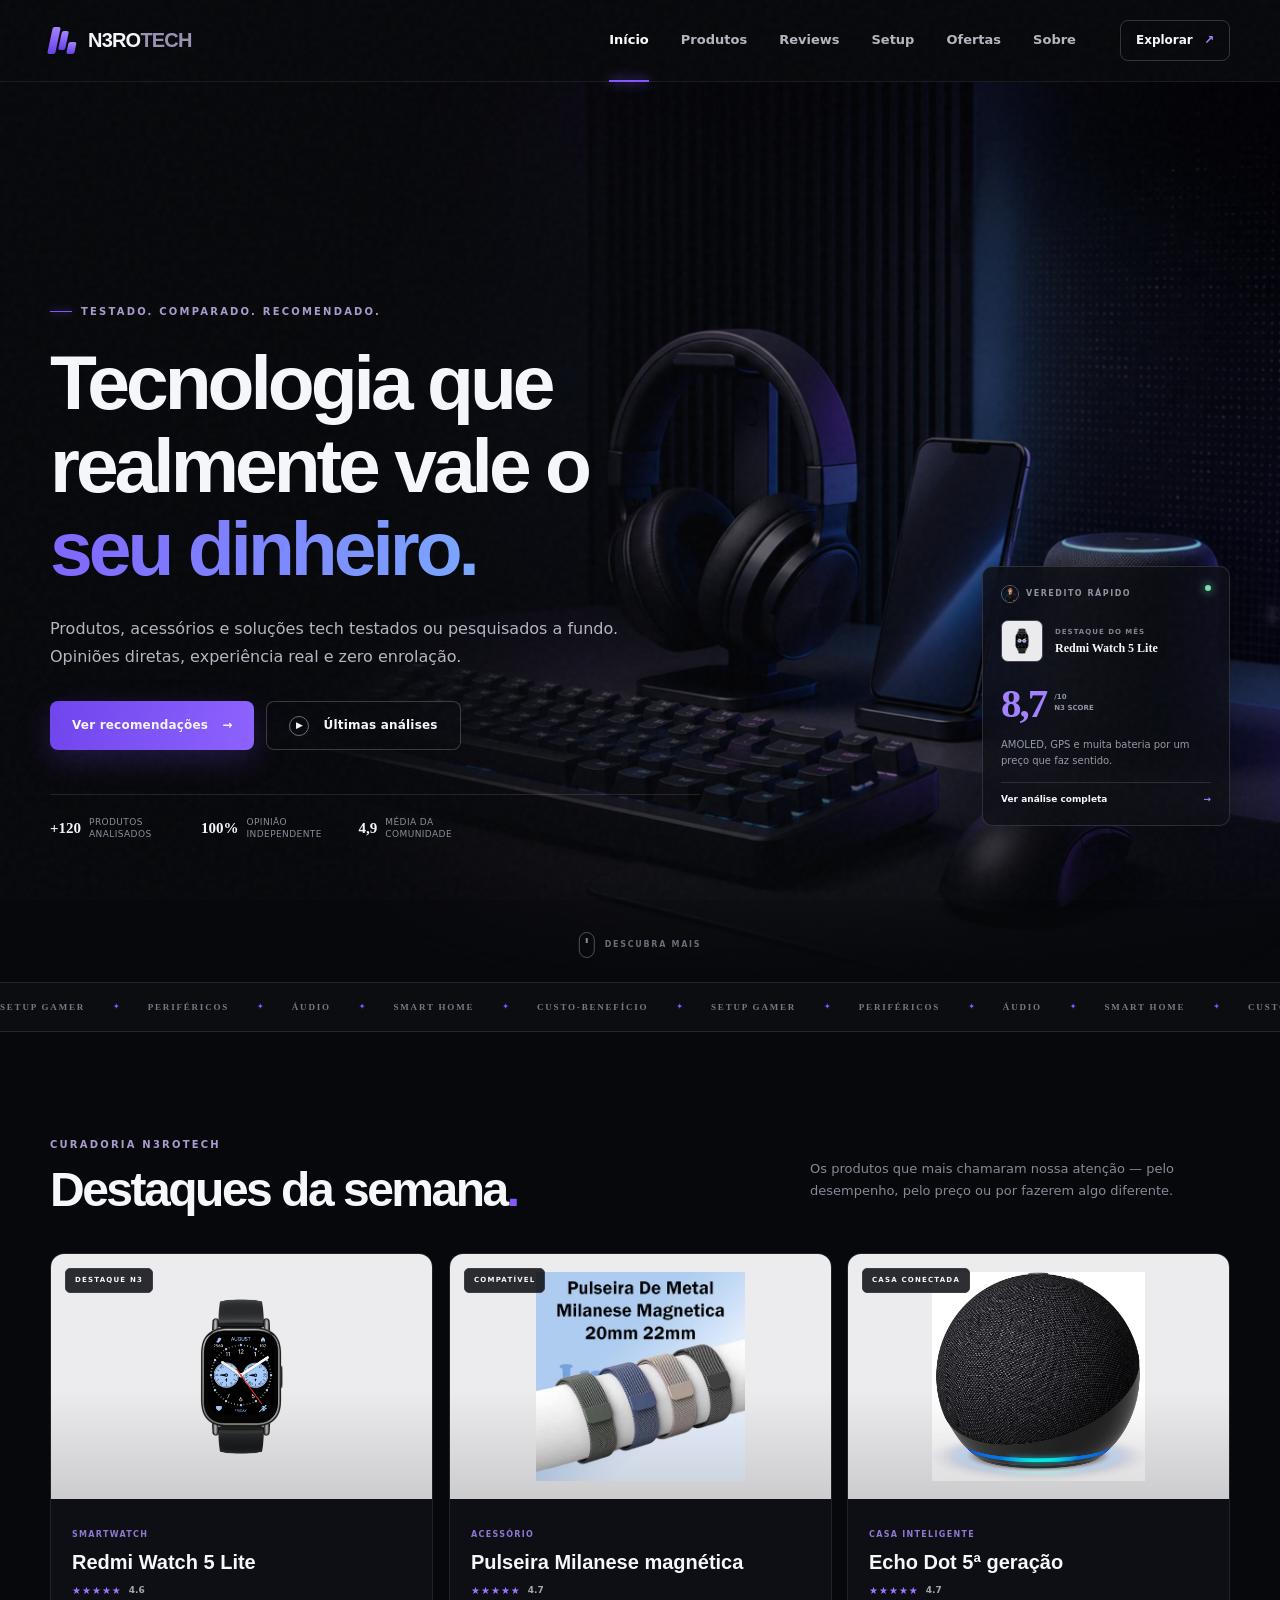
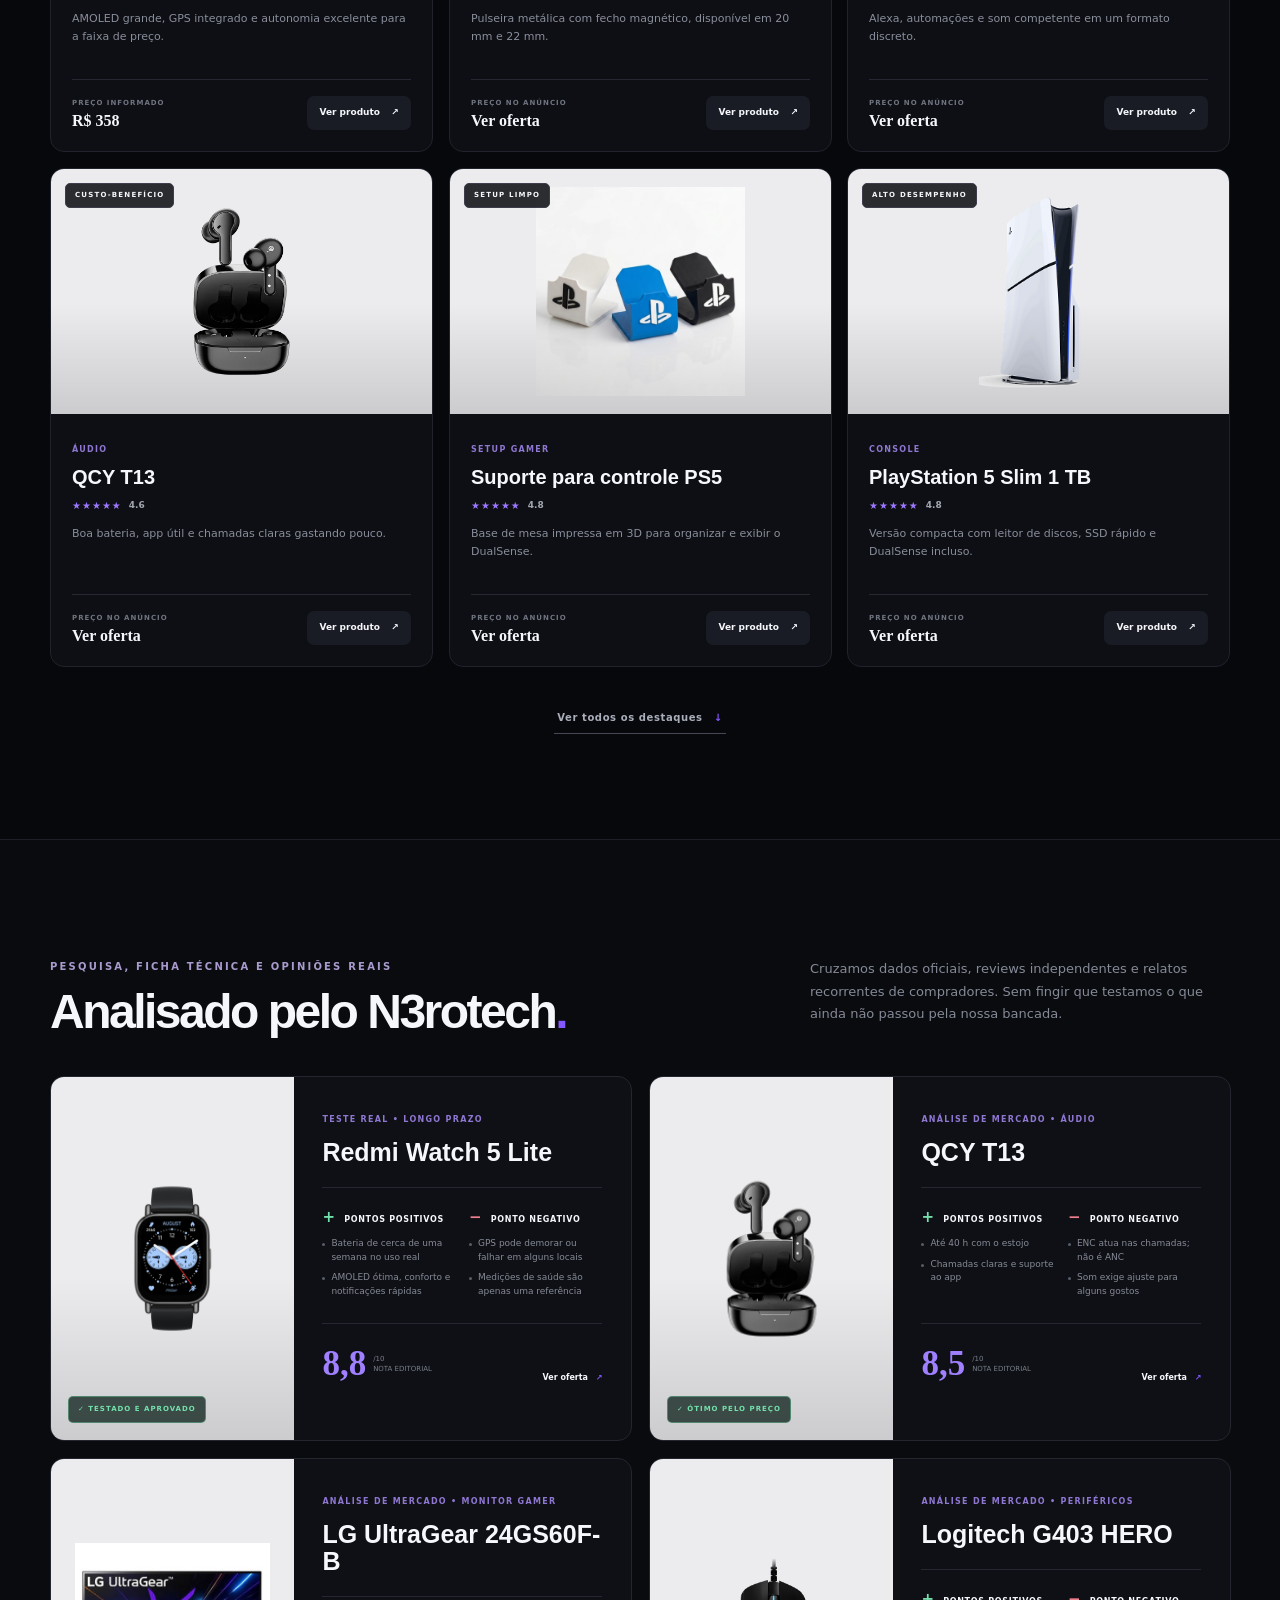
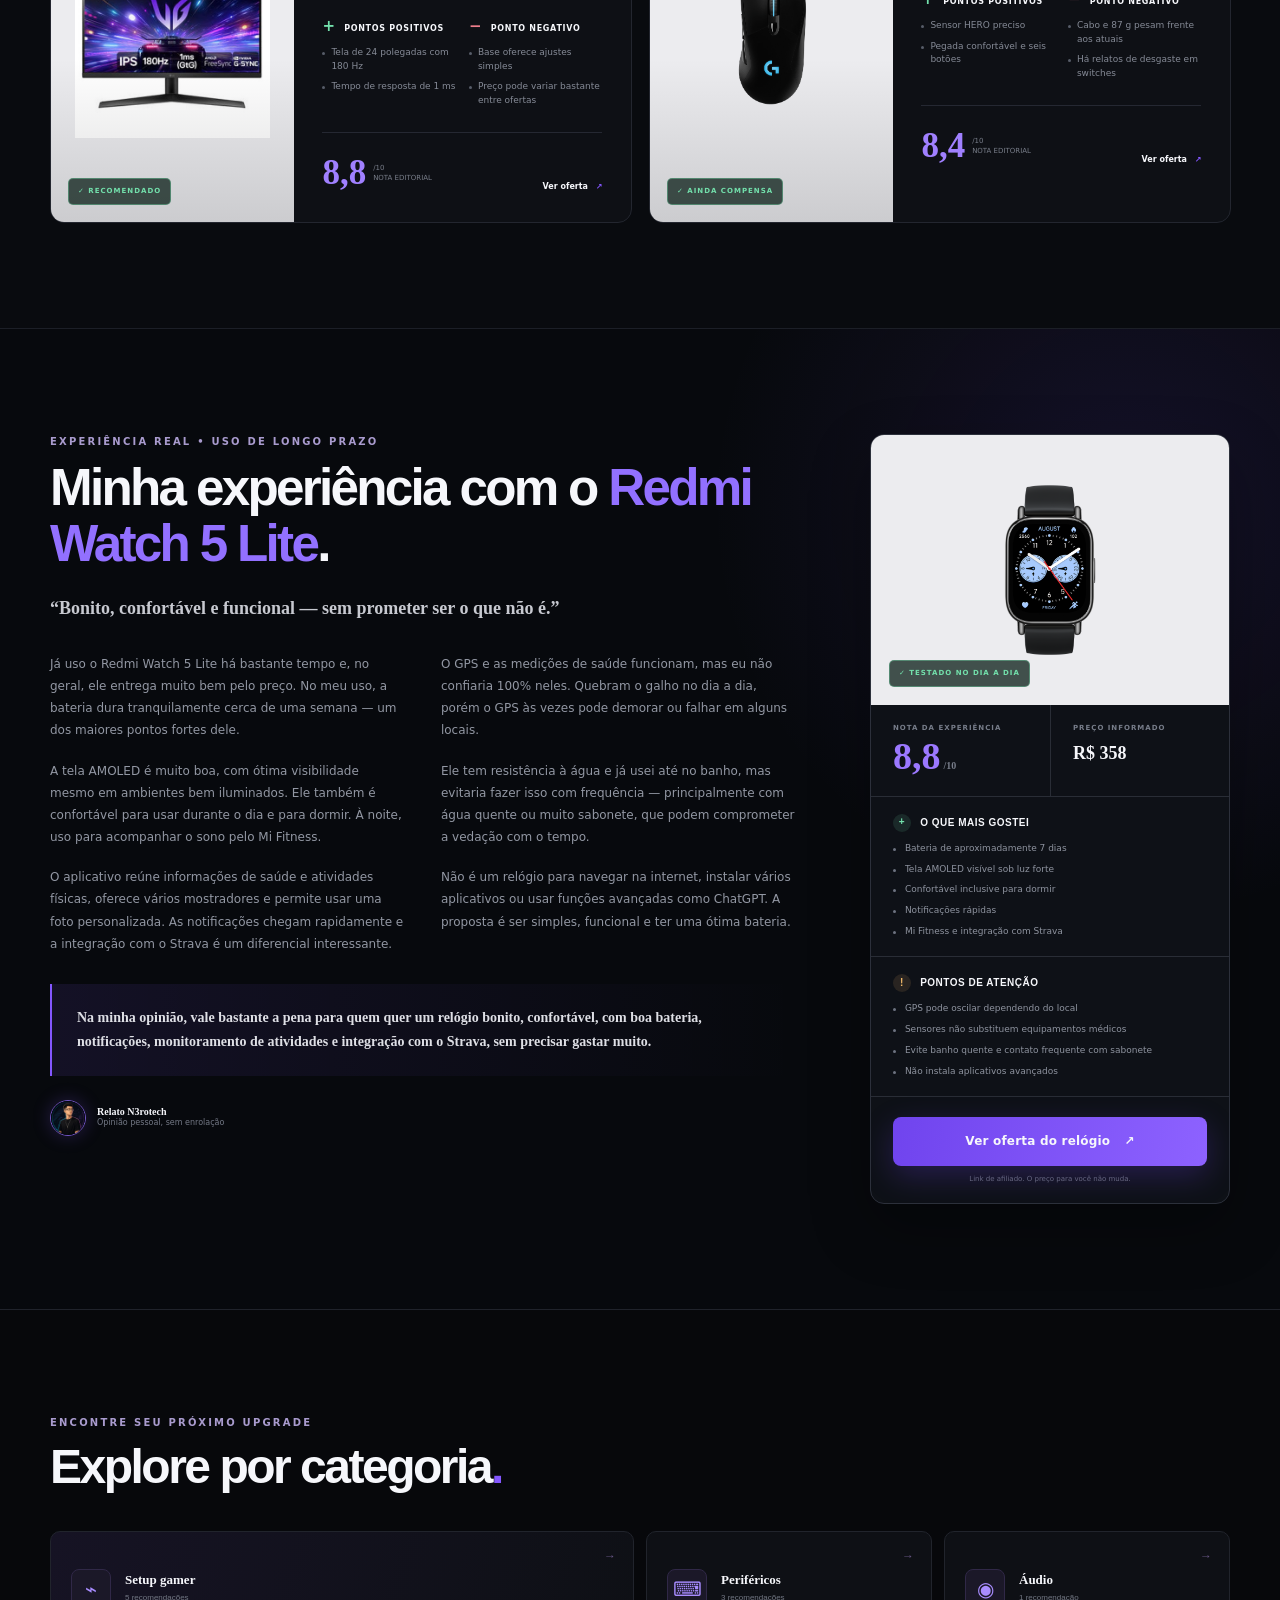
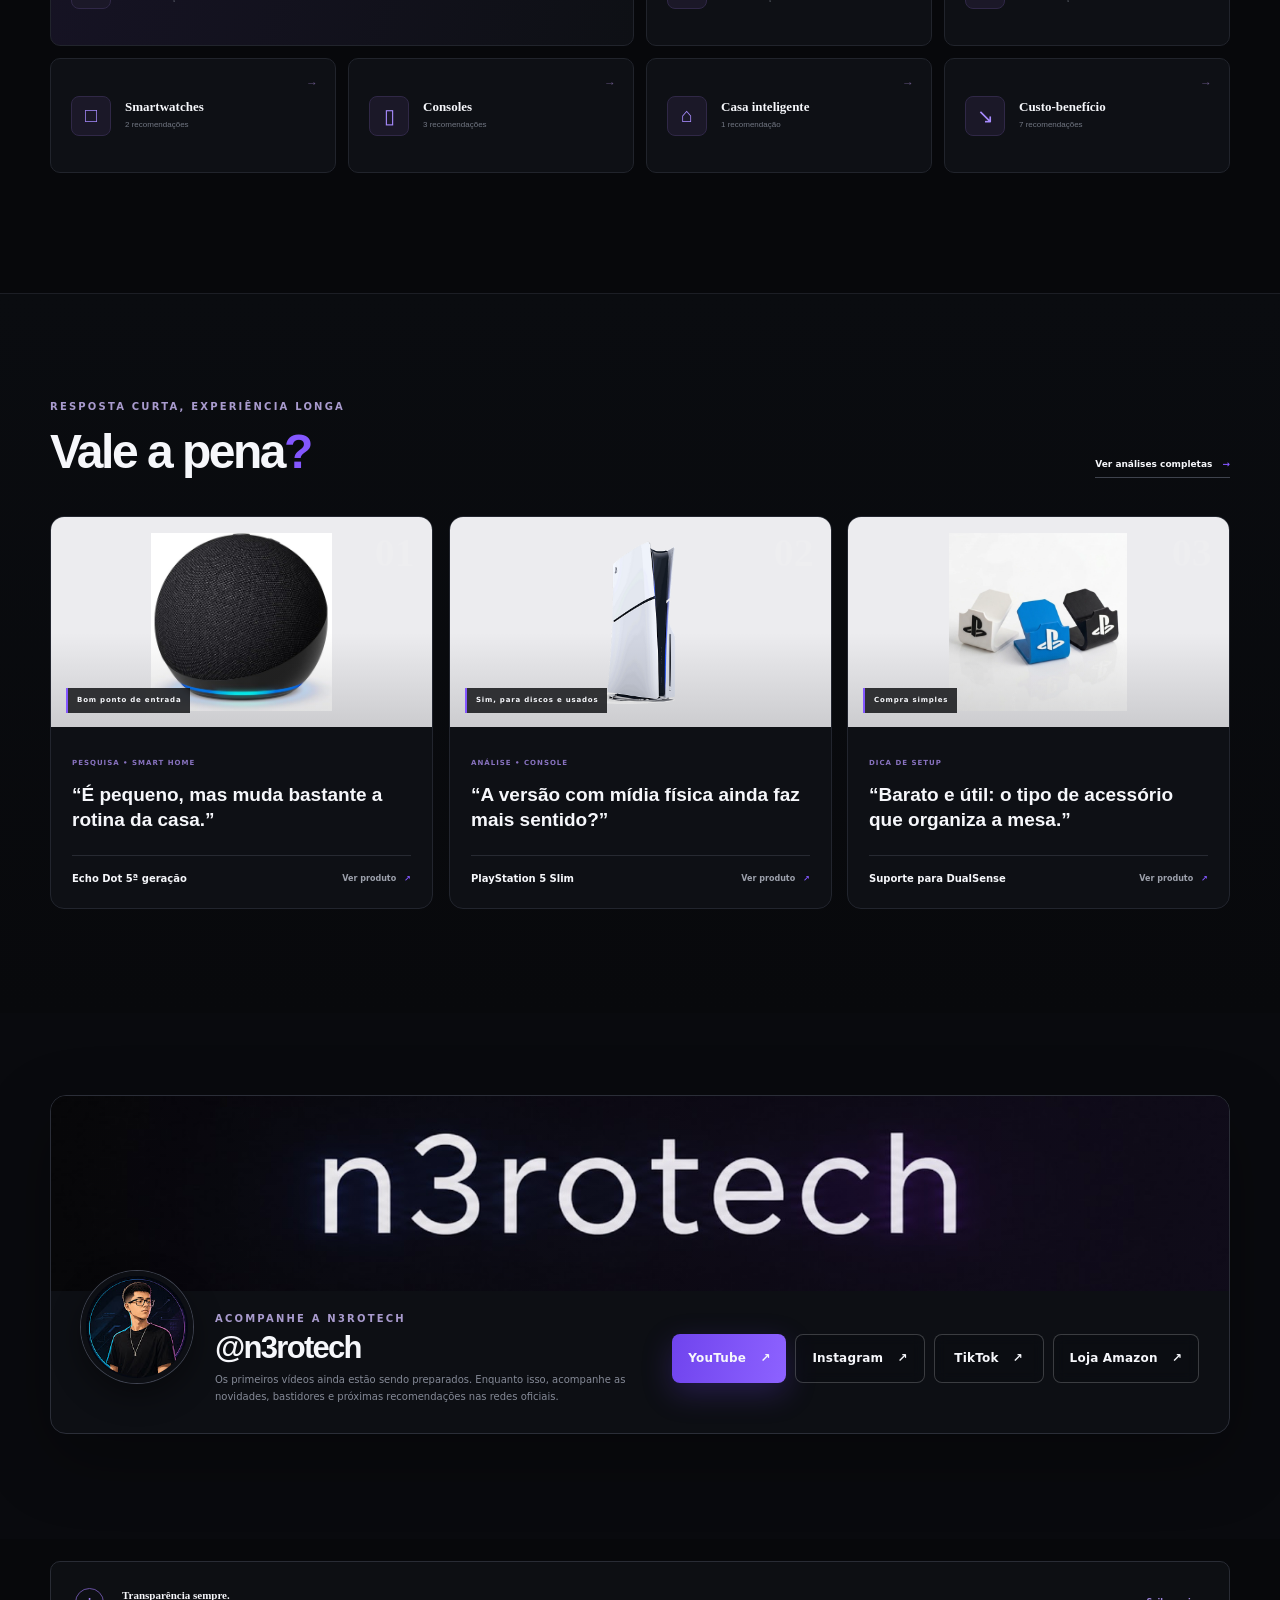
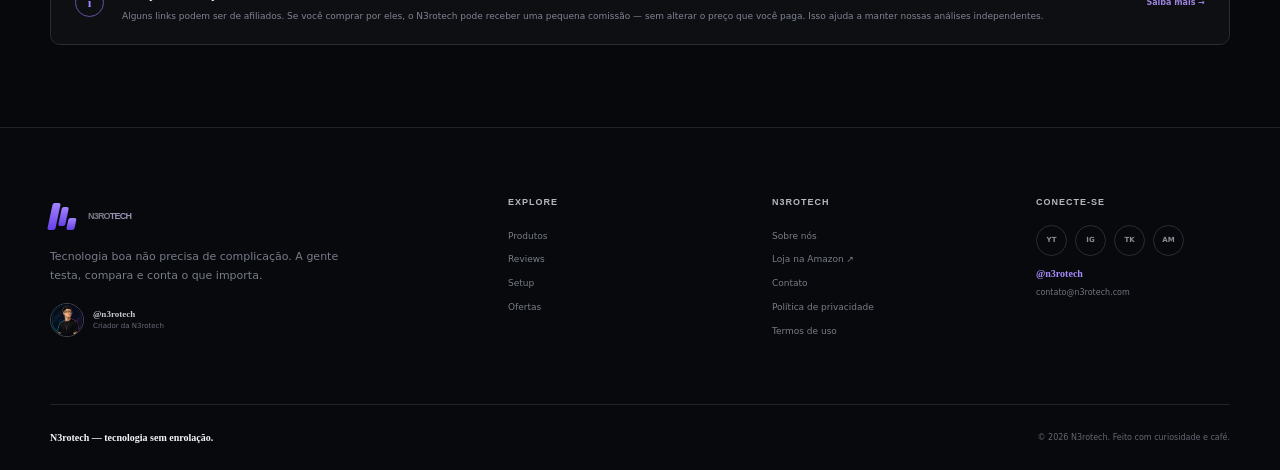
==== commit 99fa4c1c: "Adiciona loja N3rotech na Amazon" ====
--- a/index.html
+++ b/index.html
@@ -113,6 +113,7 @@
                 <a class="button button-primary" href="https://www.youtube.com/@n3rotech" target="_blank" rel="noopener">YouTube <span>↗</span></a>
                 <a class="button button-ghost" href="https://www.instagram.com/n3rotech/" target="_blank" rel="noopener">Instagram <span>↗</span></a>
                 <a class="button button-ghost" href="https://www.tiktok.com/@n3rotech" target="_blank" rel="noopener">TikTok <span>↗</span></a>
+                <a class="button button-ghost" href="https://www.amazon.com.br/shop/n3rotech" target="_blank" rel="noopener noreferrer">Loja Amazon <span>↗</span></a>
               </div>
             </div>
           </div>
@@ -130,8 +131,8 @@
       <div class="container footer-main">
         <div class="footer-brand"><a class="brand" href="#inicio"><span class="brand-mark"><i></i><i></i><i></i></span><span>N3RO<span>TECH</span></span></a><p>Tecnologia boa não precisa de complicação. A gente testa, compara e conta o que importa.</p><div class="footer-author"><img src="assets/n3rotech-profile.jpg" alt="Foto de perfil da N3rotech"><span><strong>@n3rotech</strong><small>Criador da N3rotech</small></span></div></div>
         <div><h3>Explore</h3><a href="#destaques">Produtos</a><a href="#reviews">Reviews</a><a href="#setup">Setup</a><a href="#ofertas">Ofertas</a></div>
-        <div><h3>N3rotech</h3><a href="#sobre">Sobre nós</a><a href="mailto:contato@n3rotech.com">Contato</a><a href="#politica">Política de privacidade</a><a href="#termos">Termos de uso</a></div>
-        <div><h3>Conecte-se</h3><div class="socials"><a href="https://www.youtube.com/@n3rotech" target="_blank" rel="noopener" aria-label="YouTube da N3rotech">YT</a><a href="https://www.instagram.com/n3rotech/" target="_blank" rel="noopener" aria-label="Instagram da N3rotech">IG</a><a href="https://www.tiktok.com/@n3rotech" target="_blank" rel="noopener" aria-label="TikTok da N3rotech">TK</a></div><p class="social-handle">@n3rotech</p><p class="mail">contato@n3rotech.com</p></div>
+        <div><h3>N3rotech</h3><a href="#sobre">Sobre nós</a><a href="https://www.amazon.com.br/shop/n3rotech" target="_blank" rel="noopener noreferrer">Loja na Amazon ↗</a><a href="mailto:contato@n3rotech.com">Contato</a><a href="#politica">Política de privacidade</a><a href="#termos">Termos de uso</a></div>
+        <div><h3>Conecte-se</h3><div class="socials"><a href="https://www.youtube.com/@n3rotech" target="_blank" rel="noopener" aria-label="YouTube da N3rotech">YT</a><a href="https://www.instagram.com/n3rotech/" target="_blank" rel="noopener" aria-label="Instagram da N3rotech">IG</a><a href="https://www.tiktok.com/@n3rotech" target="_blank" rel="noopener" aria-label="TikTok da N3rotech">TK</a><a href="https://www.amazon.com.br/shop/n3rotech" target="_blank" rel="noopener noreferrer" aria-label="Loja da N3rotech na Amazon">AM</a></div><p class="social-handle">@n3rotech</p><p class="mail">contato@n3rotech.com</p></div>
       </div>
       <div class="container footer-bottom"><strong>N3rotech — tecnologia sem enrolação.</strong><span>© 2026 N3rotech. Feito com curiosidade e café.</span></div>
     </footer>
--- a/styles.css
+++ b/styles.css
@@ -70,3 +70,13 @@
 @media(max-width:420px){
   .hero{min-height:650px}.hero-copy h1{font-size:39px}.hero-copy>p{font-size:11px}.trust-row{margin-top:20px}.product-card{flex-basis:86vw}.tested-card{flex-basis:89vw}.quick-card{flex-basis:86vw}.category-card,.category-card.featured{flex-basis:76vw}.section{padding:52px 0}.review-story h2{font-size:31px}
 }
+
+/* Impede o menu off-canvas de vazar e arrastar a página no celular. */
+html,body{max-width:100%;overscroll-behavior-x:none}
+.channel-actions{flex-wrap:wrap}
+@supports (overflow:clip){html,body{overflow-x:clip}}
+@media(max-width:720px){
+  .main-nav{transform:translate3d(110%,0,0);visibility:hidden;pointer-events:none;contain:layout paint;transition:transform .3s ease,visibility 0s linear .3s}
+  .menu-open .main-nav{transform:translate3d(0,0,0);visibility:visible;pointer-events:auto;transition:transform .3s ease,visibility 0s}
+  body.menu-open{overflow:hidden;touch-action:none}
+}
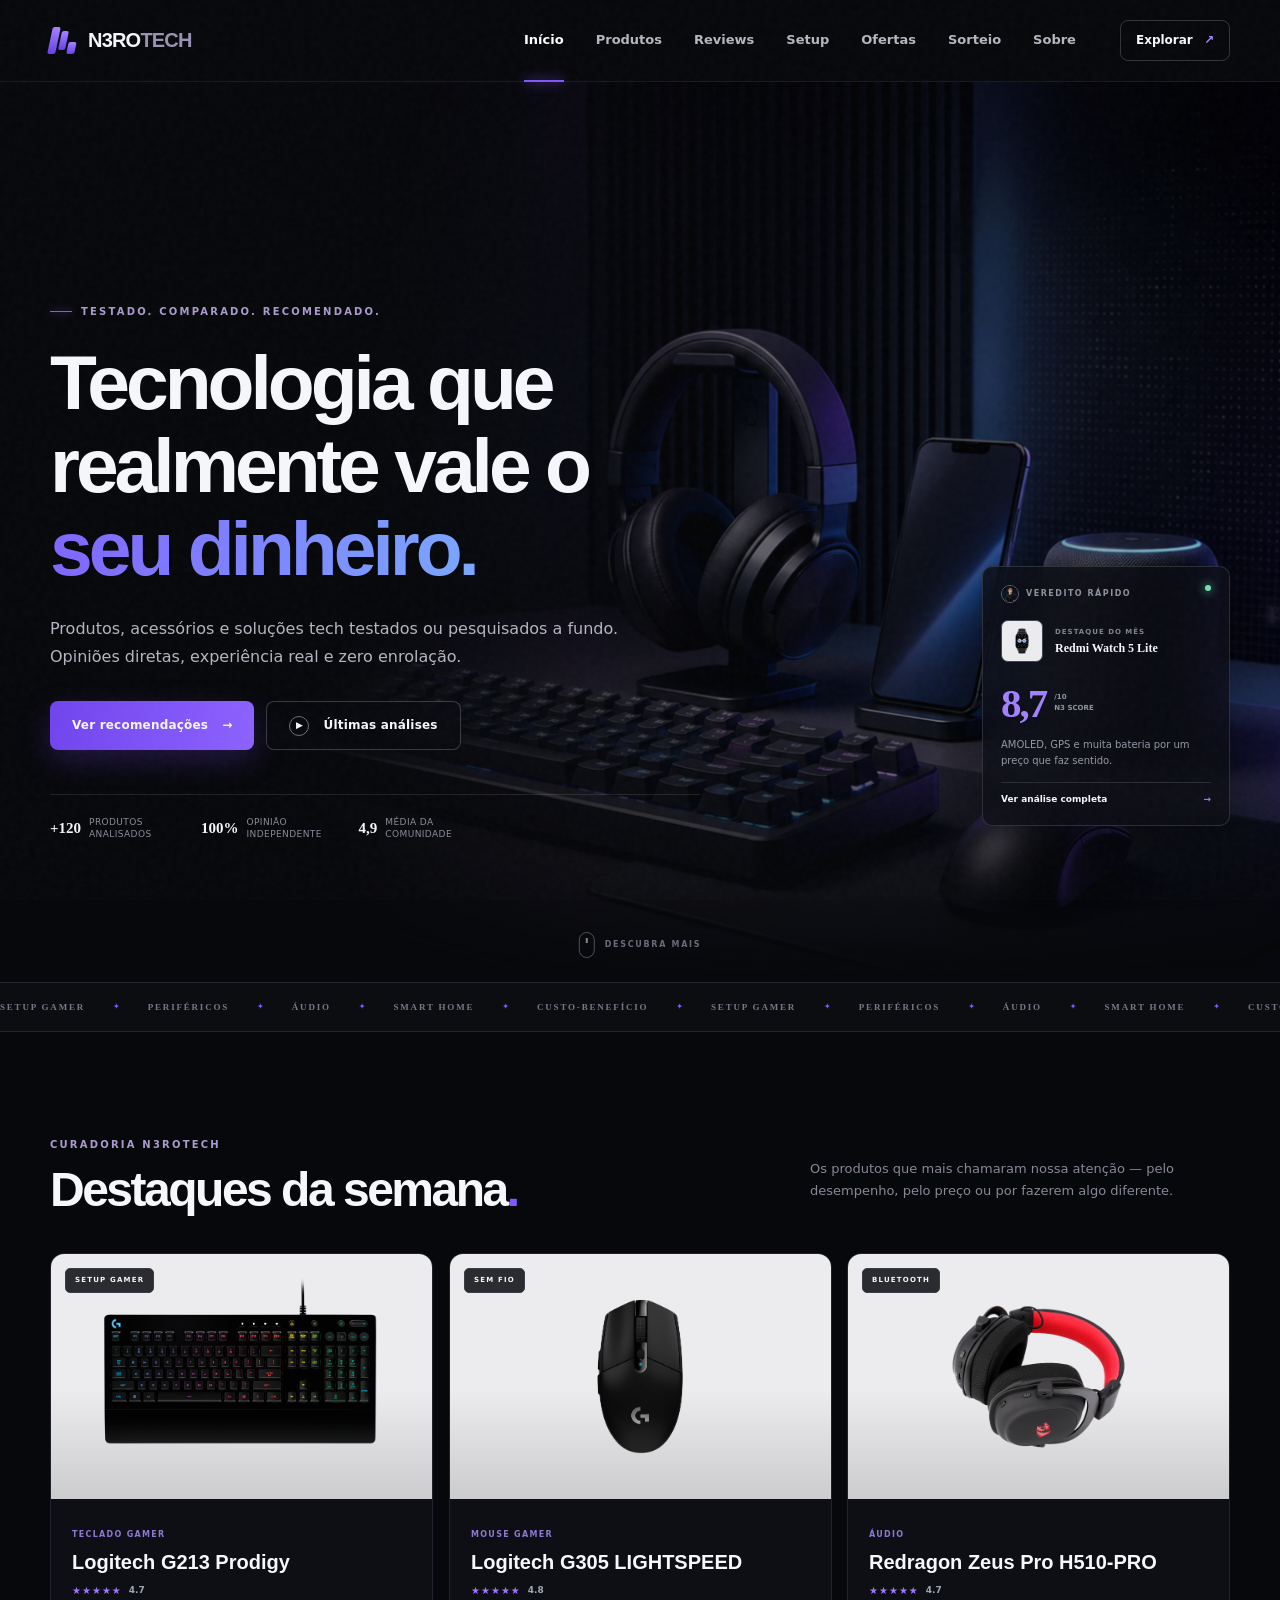
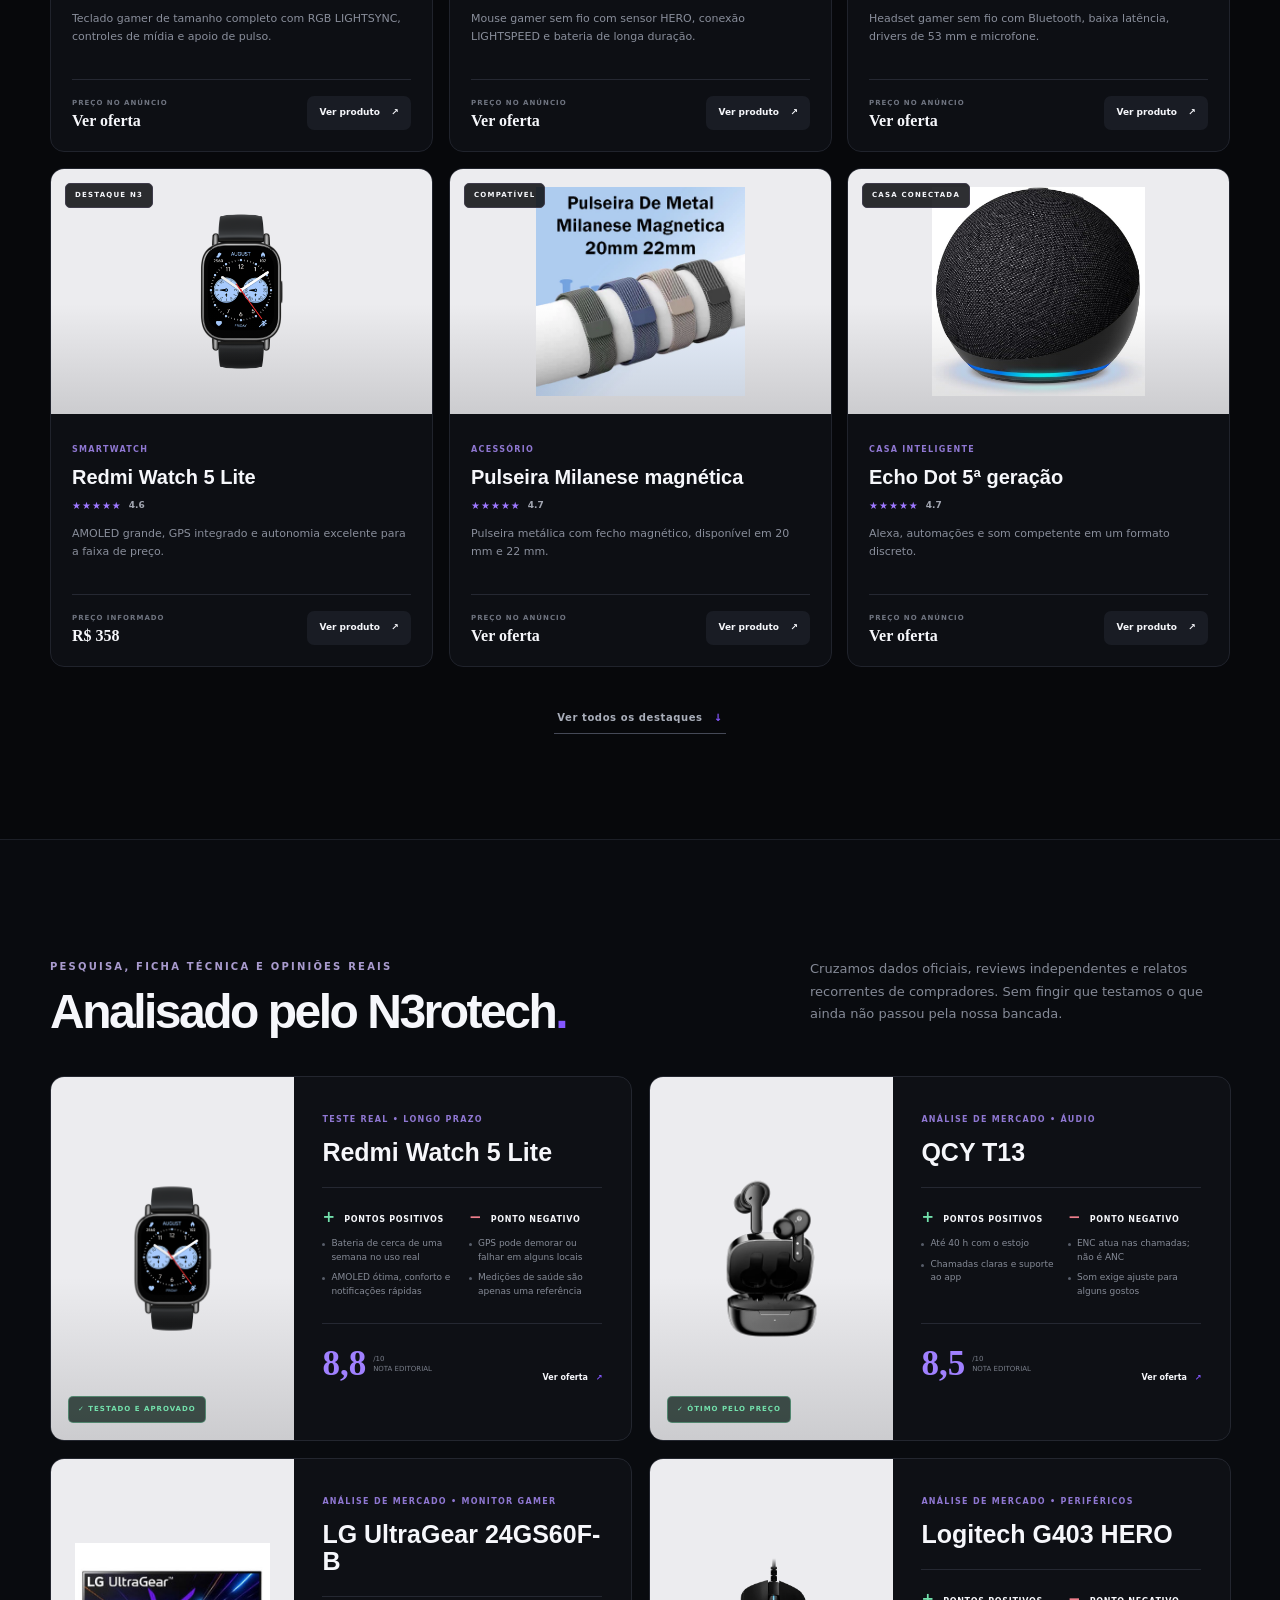
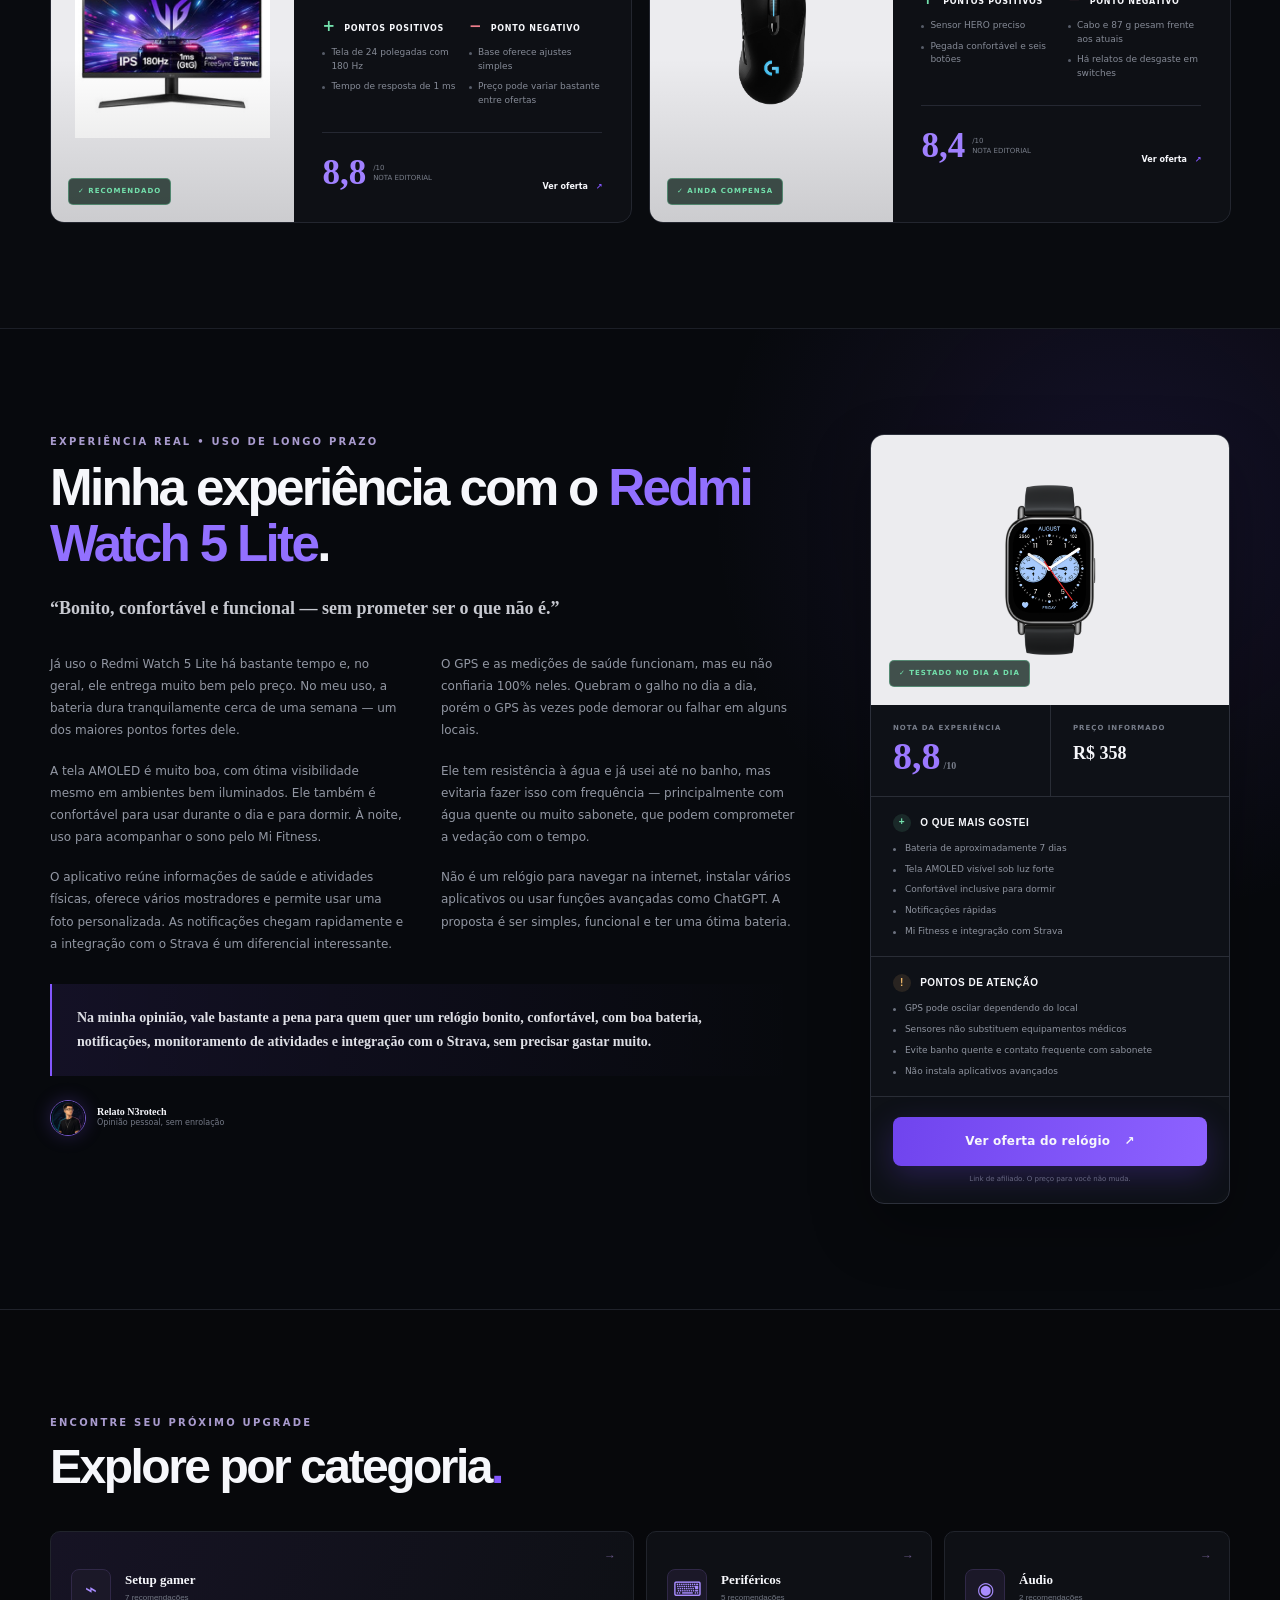
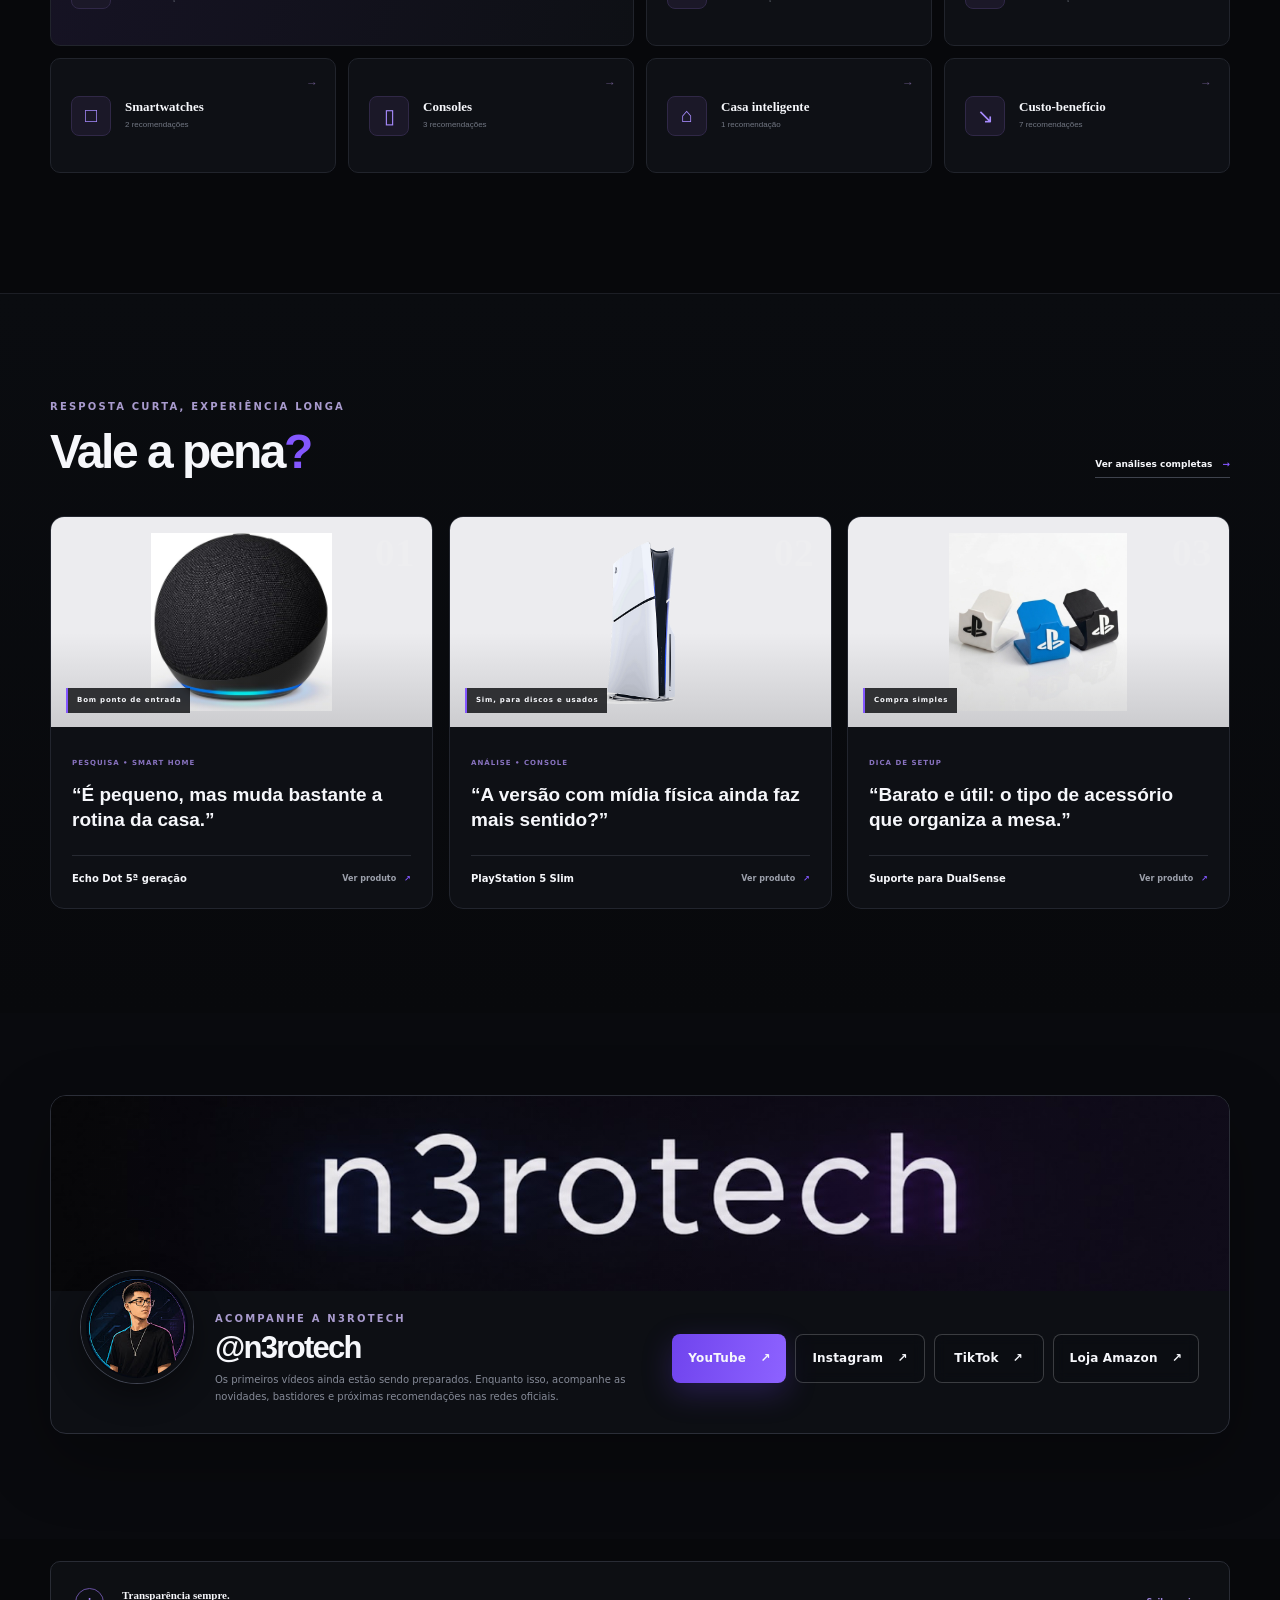
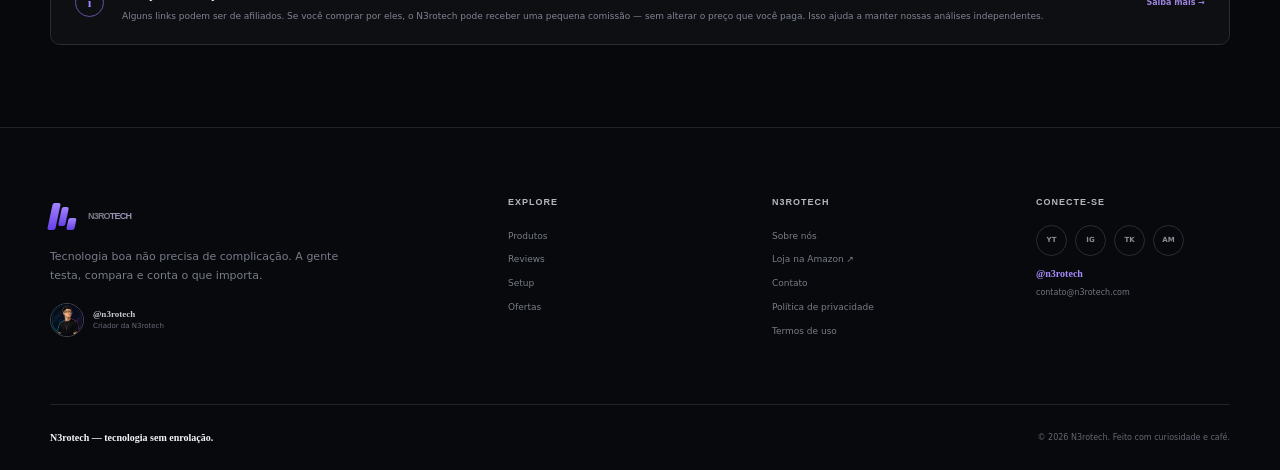
==== commit b6aed2eb: "Cria página do sorteio GTA VI" ====
--- a/index.html
+++ b/index.html
@@ -28,6 +28,7 @@
           <a href="#reviews">Reviews</a>
           <a href="#setup">Setup</a>
           <a href="#ofertas">Ofertas</a>
+          <a href="sorteio.html">Sorteio</a>
           <a href="#sobre">Sobre</a>
         </nav>
         <a class="nav-cta" href="#destaques">Explorar <span>↗</span></a>
--- a/styles.css
+++ b/styles.css
@@ -80,3 +80,21 @@
   .menu-open .main-nav{transform:translate3d(0,0,0);visibility:visible;pointer-events:auto;transition:transform .3s ease,visibility 0s}
   body.menu-open{overflow:hidden;touch-action:none}
 }
+
+/* Página do sorteio */
+.giveaway-page{background:#06070a}.giveaway-page main{overflow:hidden}.giveaway-page .site-header{background:rgba(7,8,11,.35)}
+.giveaway-hero{min-height:790px;padding:145px 0 85px;display:flex;align-items:center;position:relative;isolation:isolate;background:radial-gradient(circle at 73% 42%,rgba(134,54,255,.16),transparent 31%),linear-gradient(135deg,#07080b,#090713 60%,#06070a)}
+.giveaway-hero::before{content:"";position:absolute;inset:0;z-index:-2;background:linear-gradient(rgba(255,255,255,.022) 1px,transparent 1px),linear-gradient(90deg,rgba(255,255,255,.022) 1px,transparent 1px);background-size:48px 48px;mask-image:linear-gradient(90deg,#000,transparent 80%)}
+.giveaway-orb{position:absolute;z-index:-1;border-radius:50%;filter:blur(1px);opacity:.5}.giveaway-orb-one{width:470px;height:470px;right:4%;top:17%;border:1px solid rgba(145,82,255,.26);box-shadow:inset 0 0 90px rgba(111,55,220,.1),0 0 120px rgba(81,47,172,.08)}.giveaway-orb-two{width:260px;height:260px;right:13%;top:31%;background:radial-gradient(circle at 34% 29%,rgba(121,189,255,.17),rgba(103,42,209,.08) 42%,transparent 70%)}
+.giveaway-hero-grid{display:grid;grid-template-columns:minmax(0,1fr) 390px;gap:90px;align-items:center}.giveaway-copy{max-width:690px}.giveaway-copy h1{font-size:clamp(58px,7vw,92px);max-width:760px}.giveaway-copy h1 em{display:block}.giveaway-copy>p:not(.giveaway-status){max-width:630px;color:#aeb2bd;font-size:16px;line-height:1.75;margin:22px 0}.giveaway-copy>p strong{color:#fff}.giveaway-status{display:inline-flex;padding:7px 10px;margin:0 0 18px;border-radius:5px;border:1px solid #514461;background:rgba(116,72,215,.1);color:#b89cff;font-size:8px;font-weight:800;letter-spacing:1.4px}.giveaway-status.is-open{color:#7ce5af;border-color:rgba(115,225,172,.45);background:rgba(115,225,172,.08)}
+.platform-pills{display:flex;gap:8px;flex-wrap:wrap;margin:0 0 27px}.platform-pills span{padding:7px 10px;border-radius:99px;border:1px solid #343844;background:#101219;color:#a8acb7;font-size:8px;font-weight:800}.giveaway-note{display:block;color:#6f7480;font-size:8px;margin-top:13px}.button.is-disabled{opacity:.48;cursor:not-allowed;box-shadow:none;pointer-events:none}
+.giveaway-prize-card{position:relative;min-height:500px;padding:31px;border:1px solid rgba(255,255,255,.13);border-radius:20px;background:linear-gradient(145deg,rgba(22,18,35,.93),rgba(8,10,14,.9));box-shadow:0 35px 100px rgba(0,0,0,.45),inset 0 1px 0 rgba(255,255,255,.06);overflow:hidden}.giveaway-prize-card::after{content:"";position:absolute;width:280px;height:280px;border-radius:50%;right:-110px;top:-90px;background:radial-gradient(circle,rgba(121,68,255,.26),transparent 70%)}.prize-edition{font-size:7px;font-weight:800;letter-spacing:1.5px;color:#8e94a1}.vi-mark{height:255px;display:grid;place-items:center;position:relative}.vi-mark b{font:800 170px/.8 Manrope;color:transparent;-webkit-text-stroke:2px #9e77ff;letter-spacing:-25px;text-shadow:0 0 45px rgba(137,84,255,.24)}.vi-mark i{position:absolute;right:55px;bottom:52px;width:43px;height:43px;border-radius:50%;display:grid;place-items:center;background:#7750e9;color:#fff;font:800 12px Manrope;box-shadow:0 0 24px rgba(126,76,239,.6)}.prize-detail{padding:20px 0;border-block:1px solid #30333d}.prize-detail small,.prize-launch span{display:block;color:#777d89;font-size:7px;font-weight:800;letter-spacing:1.2px}.prize-detail strong{display:block;font:700 19px/1.35 Manrope;margin-top:7px}.prize-launch{display:flex;justify-content:space-between;align-items:end;padding-top:20px}.prize-launch strong{font:800 12px Manrope;color:#ae8cff}
+.giveaway-timeline{border-block:1px solid #22252d;background:#0a0c10}.timeline-grid{min-height:90px;display:grid;grid-template-columns:repeat(4,1fr)}.timeline-grid>div{display:flex;flex-direction:column;justify-content:center;padding:18px 25px;border-left:1px solid #22252d}.timeline-grid>div:last-child{border-right:1px solid #22252d}.timeline-grid span{font-size:7px;color:#727784;font-weight:800;letter-spacing:1.3px}.timeline-grid strong{font:700 11px Manrope;margin-top:6px}
+.entry-steps{list-style:none;margin:0;padding:0;display:grid;grid-template-columns:repeat(4,1fr);gap:13px}.entry-steps li{min-height:220px;padding:24px;border:1px solid #252832;border-radius:12px;background:#0d0f14}.entry-steps>li>span{display:block;font:800 43px Manrope;color:rgba(151,112,255,.23);margin-bottom:33px}.entry-steps h3{font-size:16px;margin-bottom:9px}.entry-steps p{font-size:10px;line-height:1.7;color:#818692;margin:0}.giveaway-cta{margin-top:24px;padding:32px 35px;border:1px solid #332b49;border-radius:14px;background:linear-gradient(110deg,rgba(123,75,230,.14),#0d0f14 62%);display:flex;align-items:center;justify-content:space-between;gap:35px}.giveaway-cta h2{font-size:31px}.giveaway-cta h2 span{color:#906aff}.giveaway-cta p{max-width:720px;color:#858a97;font-size:10px;line-height:1.7;margin:9px 0 0}.giveaway-cta .button{flex:0 0 auto}
+.prize-layout{display:grid;grid-template-columns:1fr 1fr;gap:90px;align-items:center}.prize-copy h2{font-size:48px;letter-spacing:-2.6px}.prize-copy h2 span{color:#8e65fa}.prize-copy>p{color:#969ba7;font-size:13px;line-height:1.8}.prize-copy ul{list-style:none;margin:25px 0 0;padding:0;display:grid;grid-template-columns:1fr 1fr;gap:10px}.prize-copy li{position:relative;padding:12px 12px 12px 29px;border:1px solid #262a33;border-radius:8px;background:#0d0f14;color:#a7abb5;font-size:9px}.prize-copy li::before{content:"✓";position:absolute;left:11px;color:#7ce5af;font-weight:800}.prize-spec{display:grid;grid-template-columns:1fr 1fr;border:1px solid #292d37;border-radius:15px;overflow:hidden;background:#0d0f14}.prize-spec div{min-height:145px;padding:25px;display:flex;flex-direction:column;justify-content:end}.prize-spec div:nth-child(odd){border-right:1px solid #292d37}.prize-spec div:nth-child(-n+2){border-bottom:1px solid #292d37}.prize-spec small{font-size:7px;letter-spacing:1.2px;color:#777c88;font-weight:800}.prize-spec strong{font:700 18px Manrope;margin-top:7px}
+.rules-section{background:linear-gradient(180deg,#08090d,#07080b)}.rules-layout{display:grid;grid-template-columns:280px 1fr;gap:70px;align-items:start}.rules-nav{position:sticky;top:105px}.rules-nav h2{font-size:45px;letter-spacing:-2.3px}.rules-nav h2 span{color:#8e65fa}.rules-nav p{font-size:9px;color:#767b86;margin:12px 0 28px}.rules-card{border:1px solid #272a33;border-radius:15px;background:#0d0f14;overflow:hidden}.rules-card section{display:grid;grid-template-columns:55px 1fr;gap:19px;padding:25px 28px;border-bottom:1px solid #262932}.rules-card section:last-child{border:0}.rules-card section>span{font:800 21px Manrope;color:#664ca5}.rules-card h3{font-size:14px;margin-bottom:8px}.rules-card p{font-size:10px;line-height:1.75;color:#858a96;margin:0}.rules-card p strong{color:#babec8}
+.giveaway-product-grid{display:grid;grid-template-columns:repeat(3,1fr);gap:14px}.giveaway-product{min-height:330px;display:grid;grid-template-rows:220px 1fr;border:1px solid #252832;border-radius:13px;overflow:hidden;background:#0e1015;transition:.3s}.giveaway-product:hover{transform:translateY(-5px);border-color:#60499c}.giveaway-product img{width:100%;height:100%;object-fit:contain;padding:20px;background:#ececef}.giveaway-product div{padding:19px}.giveaway-product small{font-size:7px;color:#9375dc;font-weight:800;letter-spacing:1px}.giveaway-product h3{font-size:19px;margin:7px 0 14px}.giveaway-product span{font-size:8px;color:#a4a8b2;font-weight:800}.affiliate-disclosure{max-width:780px;margin:24px auto 0;text-align:center;color:#6f7480;font-size:8px;line-height:1.7}
+.giveaway-disclaimer{margin-top:0;margin-bottom:85px;padding:22px 25px;display:flex;gap:16px;align-items:flex-start;border:1px solid #34303e;border-radius:11px;background:#0d0f14}.giveaway-disclaimer>span{width:28px;height:28px;flex:0 0 auto;display:grid;place-items:center;border:1px solid #7255b4;border-radius:50%;color:#af8aff;font:700 12px Georgia}.giveaway-disclaimer strong{font:700 11px Manrope}.giveaway-disclaimer p{margin:4px 0 0;color:#7f8490;font-size:9px;line-height:1.65}
+@media(max-width:960px){.giveaway-hero-grid{grid-template-columns:1fr 320px;gap:40px}.giveaway-copy h1{font-size:62px}.entry-steps{grid-template-columns:1fr 1fr}.prize-layout{gap:45px}.rules-layout{grid-template-columns:220px 1fr;gap:35px}}
+@media(max-width:720px){.giveaway-page .menu-toggle{display:flex!important;position:static;margin-left:auto;flex:0 0 44px;width:44px;height:44px;padding:8px;flex-direction:column;justify-content:center;border:1px solid #30343f;border-radius:8px;background:rgba(15,17,23,.9)}.giveaway-page .menu-toggle span{width:20px;margin:3px auto}.giveaway-page .main-nav a{font-size:22px}.giveaway-hero{min-height:auto;padding:118px 0 58px}.giveaway-hero-grid{grid-template-columns:1fr;gap:32px}.giveaway-copy h1{font-size:48px;letter-spacing:-2.8px}.giveaway-copy>p:not(.giveaway-status){font-size:13px}.giveaway-copy .hero-actions{flex-direction:column}.giveaway-prize-card{min-height:420px;padding:24px}.vi-mark{height:205px}.vi-mark b{font-size:135px}.vi-mark i{right:70px;bottom:33px}.timeline-grid{display:flex;overflow-x:auto;scroll-snap-type:x mandatory;margin-inline:-14px;padding-inline:14px}.timeline-grid>div{flex:0 0 185px;min-height:82px;border-block:0;scroll-snap-align:start}.entry-steps{display:flex;overflow-x:auto;scroll-snap-type:x mandatory;margin-inline:-14px;padding:2px 14px 15px;gap:11px}.entry-steps li{flex:0 0 78vw;min-height:200px;scroll-snap-align:start}.giveaway-cta{padding:25px;align-items:flex-start;flex-direction:column}.giveaway-cta .button{width:100%}.prize-layout{grid-template-columns:1fr;gap:35px}.prize-copy h2{font-size:37px}.prize-copy ul{grid-template-columns:1fr}.prize-spec div{min-height:115px;padding:19px}.rules-layout{grid-template-columns:1fr;gap:25px}.rules-nav{position:static}.rules-nav h2{font-size:38px}.rules-card section{grid-template-columns:38px 1fr;padding:21px 17px;gap:10px}.giveaway-product-grid{display:flex;overflow-x:auto;scroll-snap-type:x mandatory;margin-inline:-14px;padding:2px 14px 16px}.giveaway-product{flex:0 0 82vw;scroll-snap-align:start;min-height:300px;grid-template-rows:195px 1fr}.giveaway-disclaimer{margin-bottom:55px}}
+@media(max-width:420px){.giveaway-copy h1{font-size:42px}.giveaway-prize-card{min-height:390px}.vi-mark b{font-size:120px}.prize-detail strong{font-size:17px}.prize-launch{align-items:flex-start;flex-direction:column;gap:6px}.platform-pills span{font-size:7px}.rules-card p{font-size:9px}}
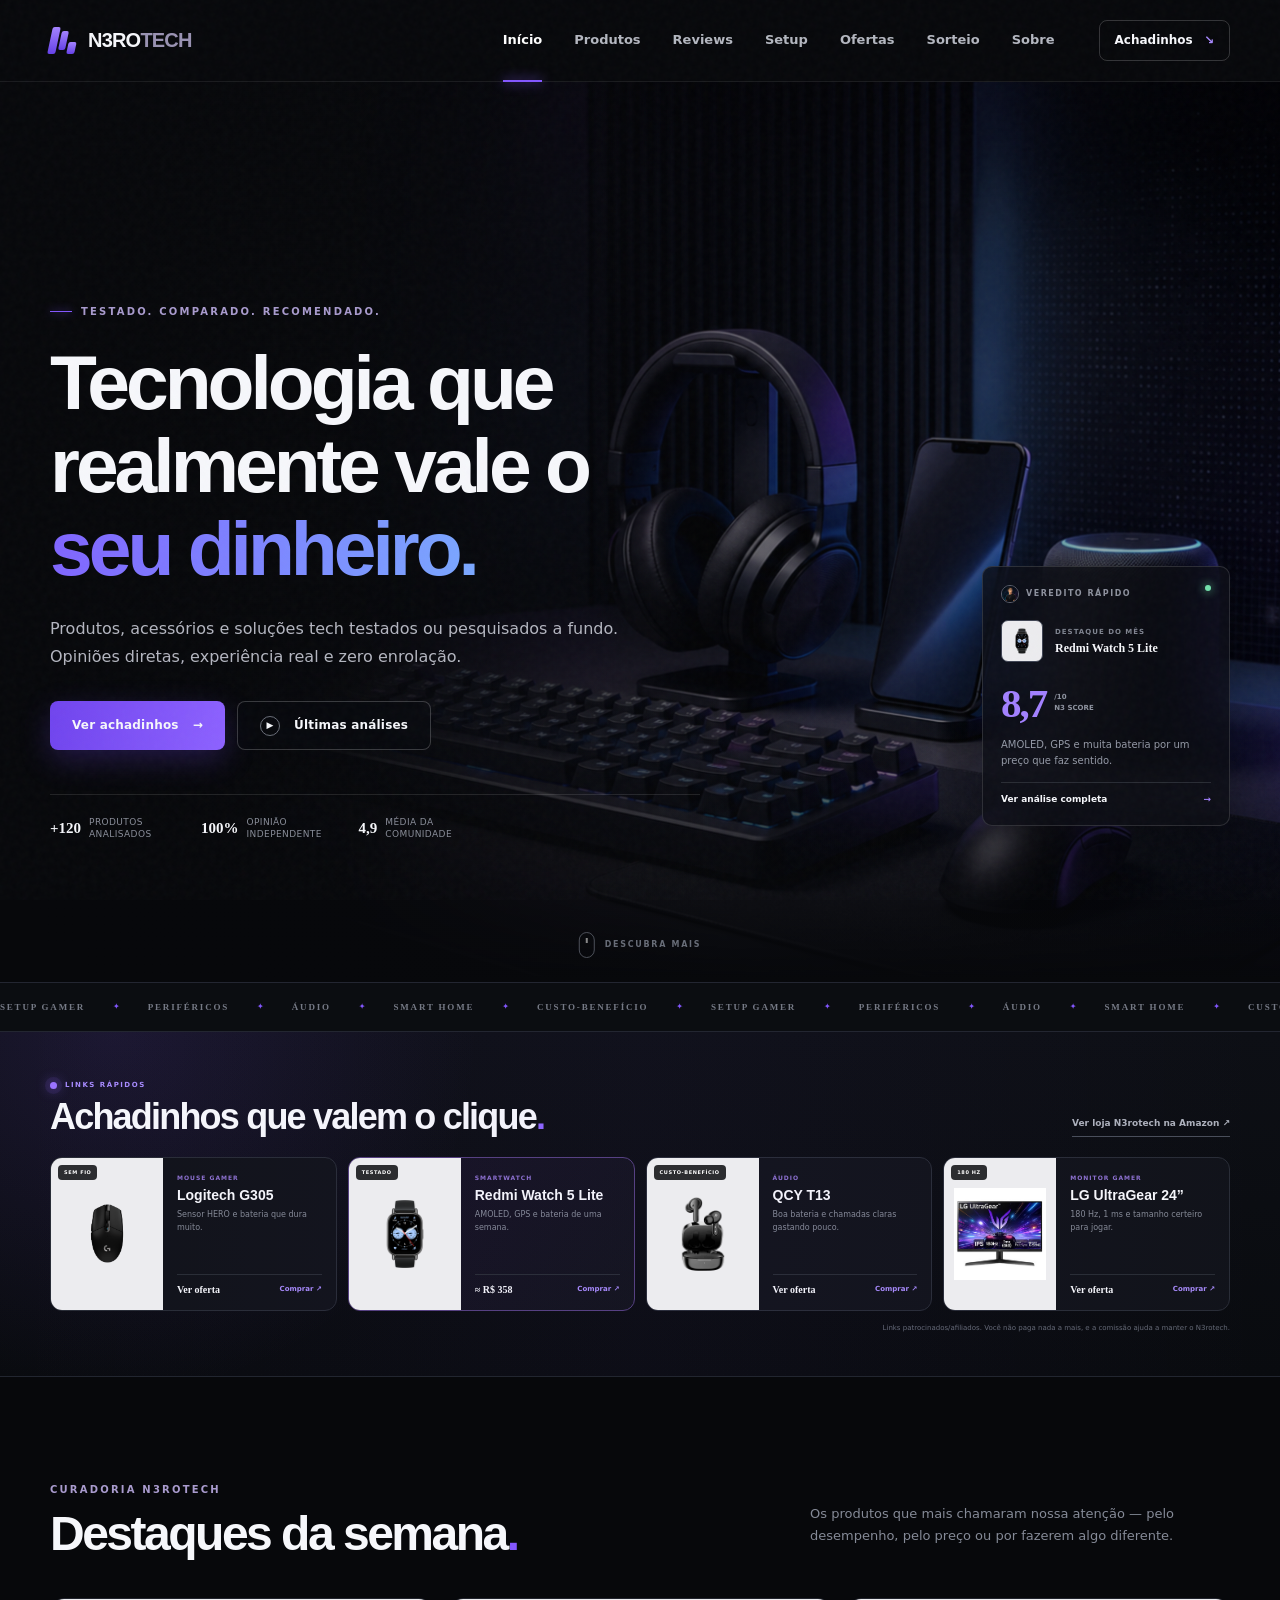
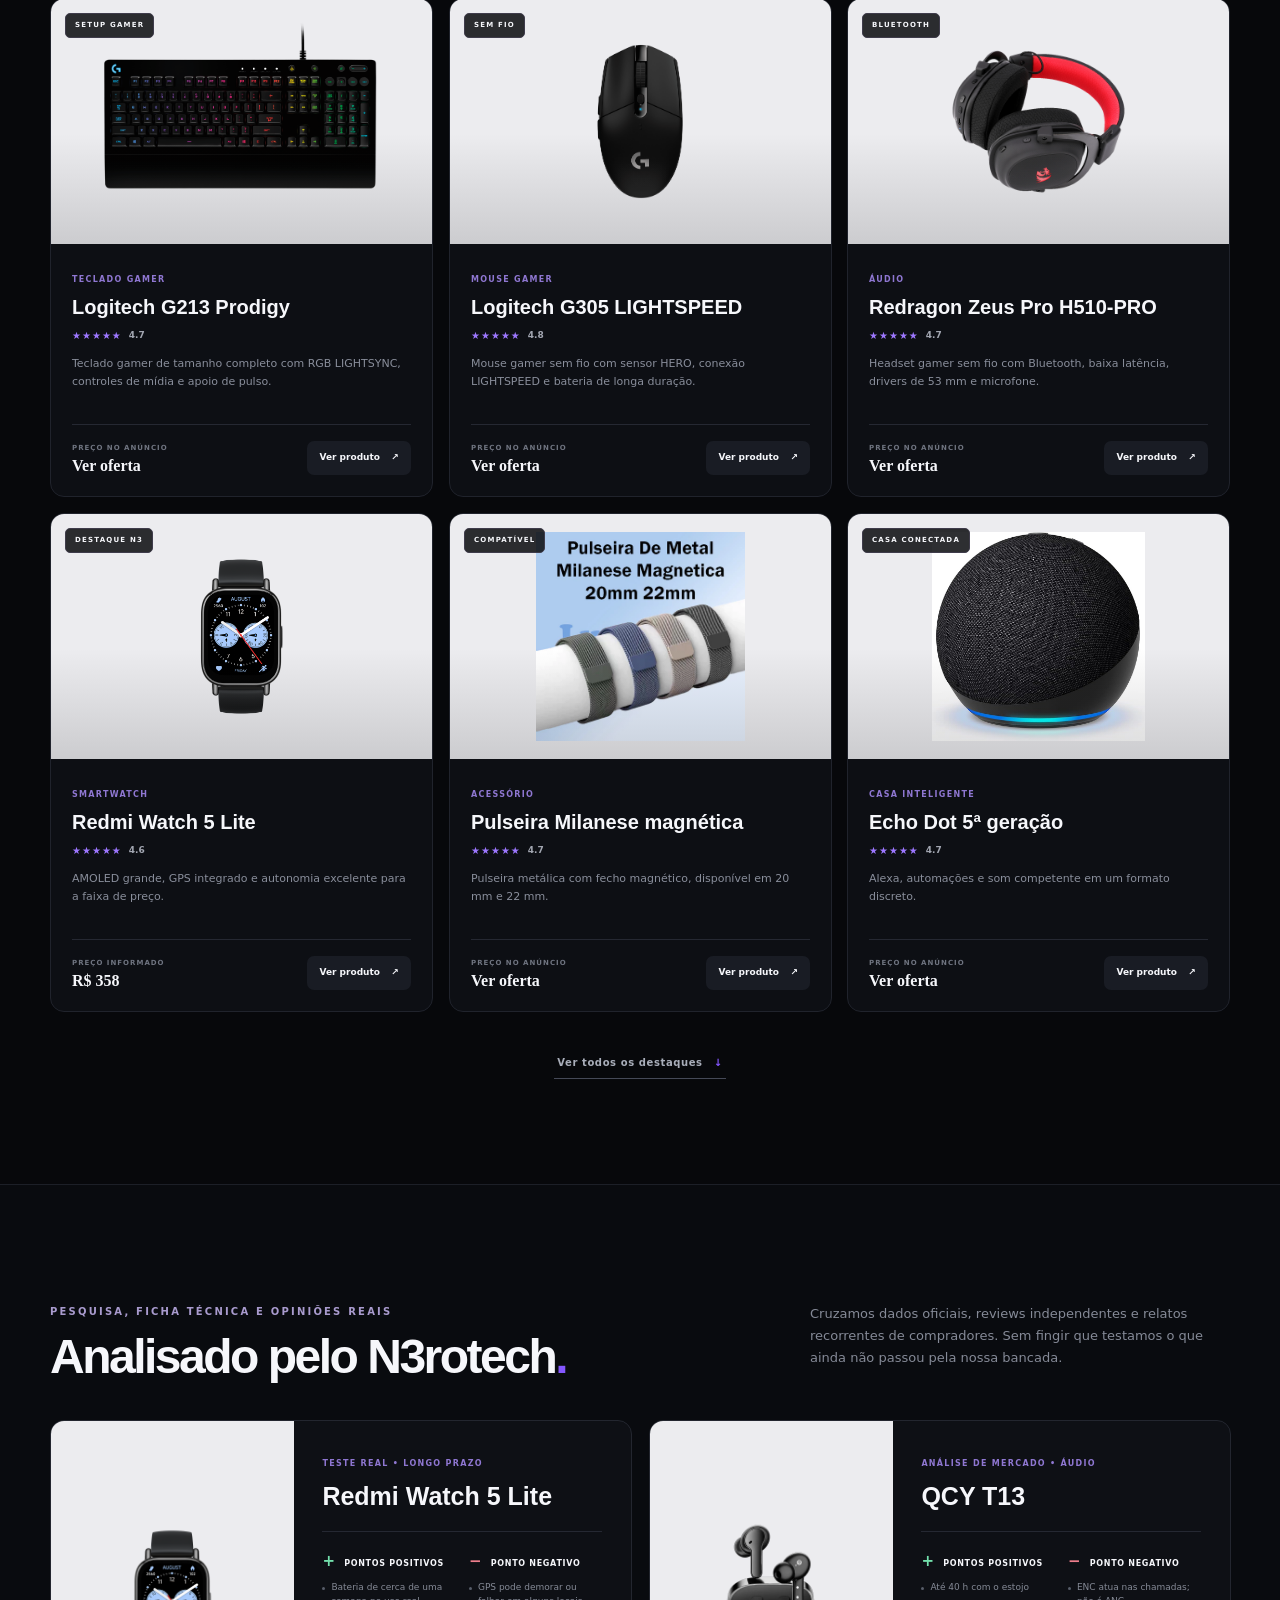
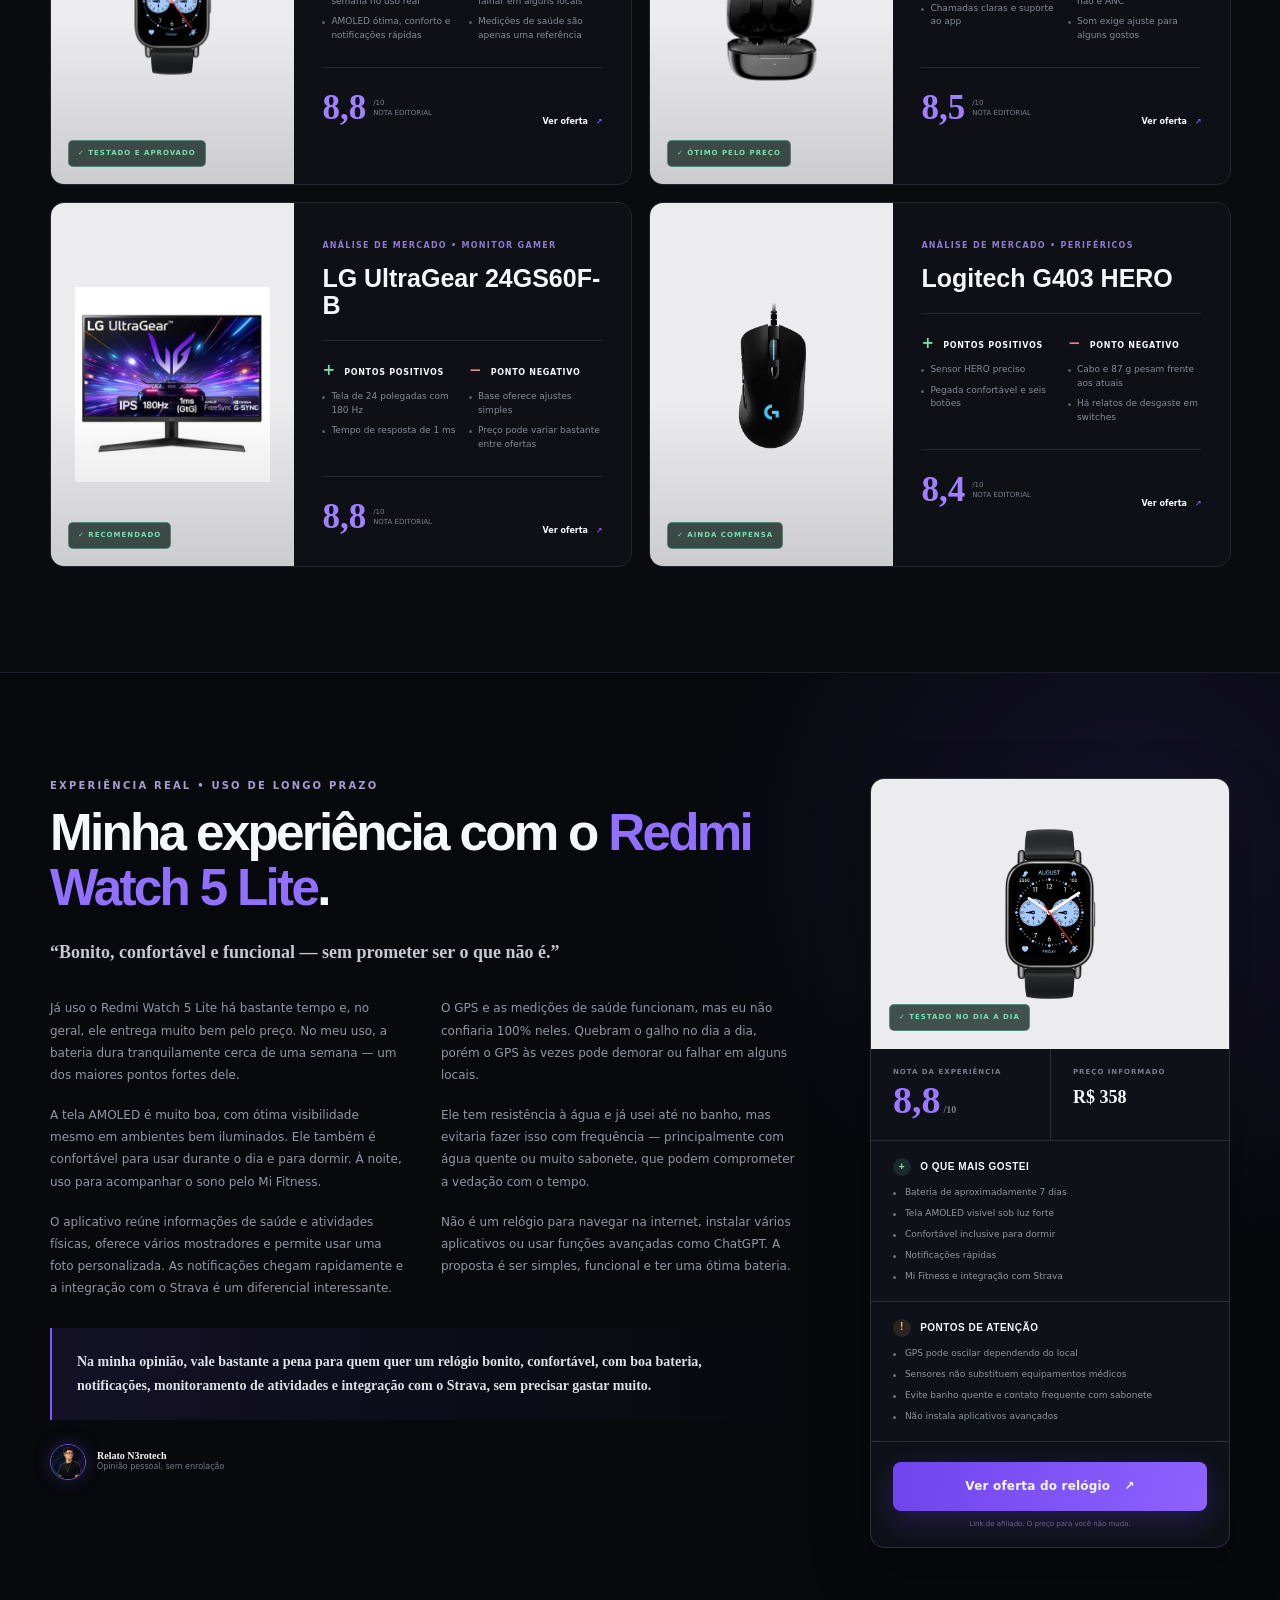
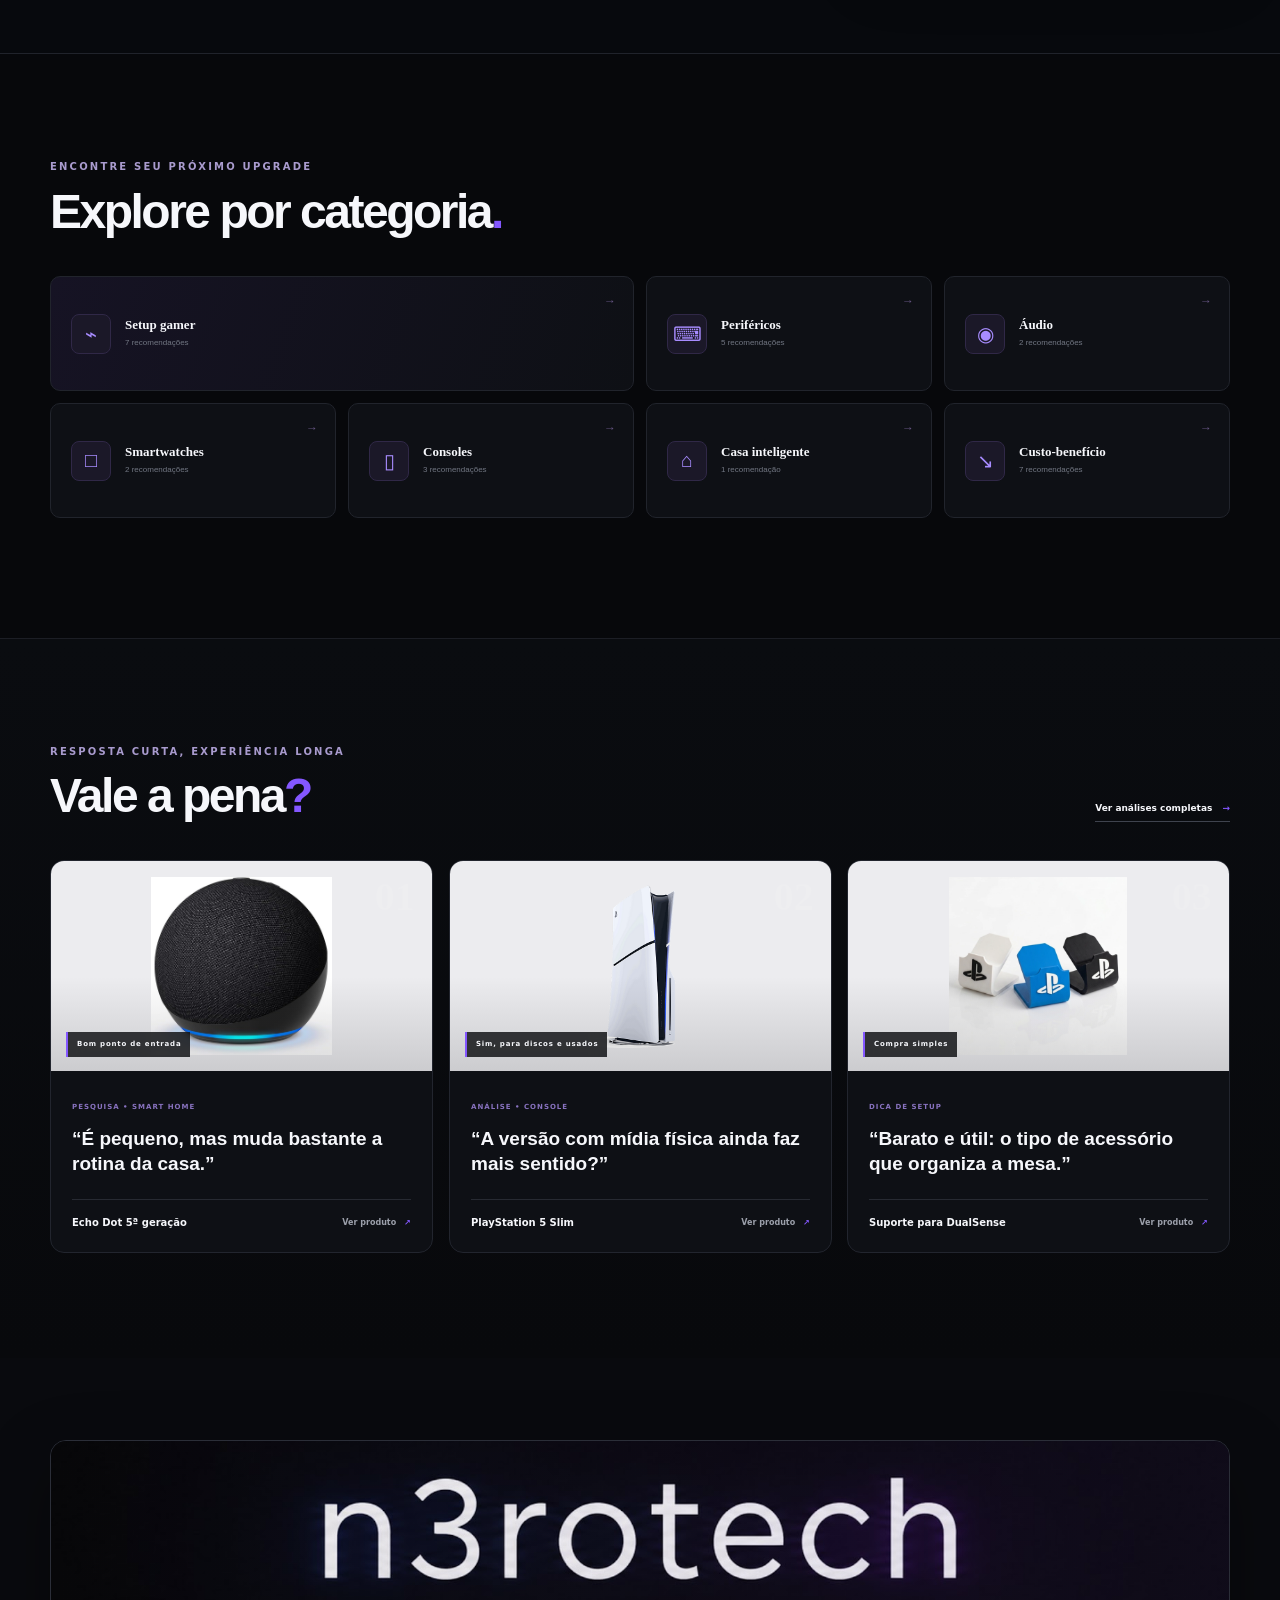
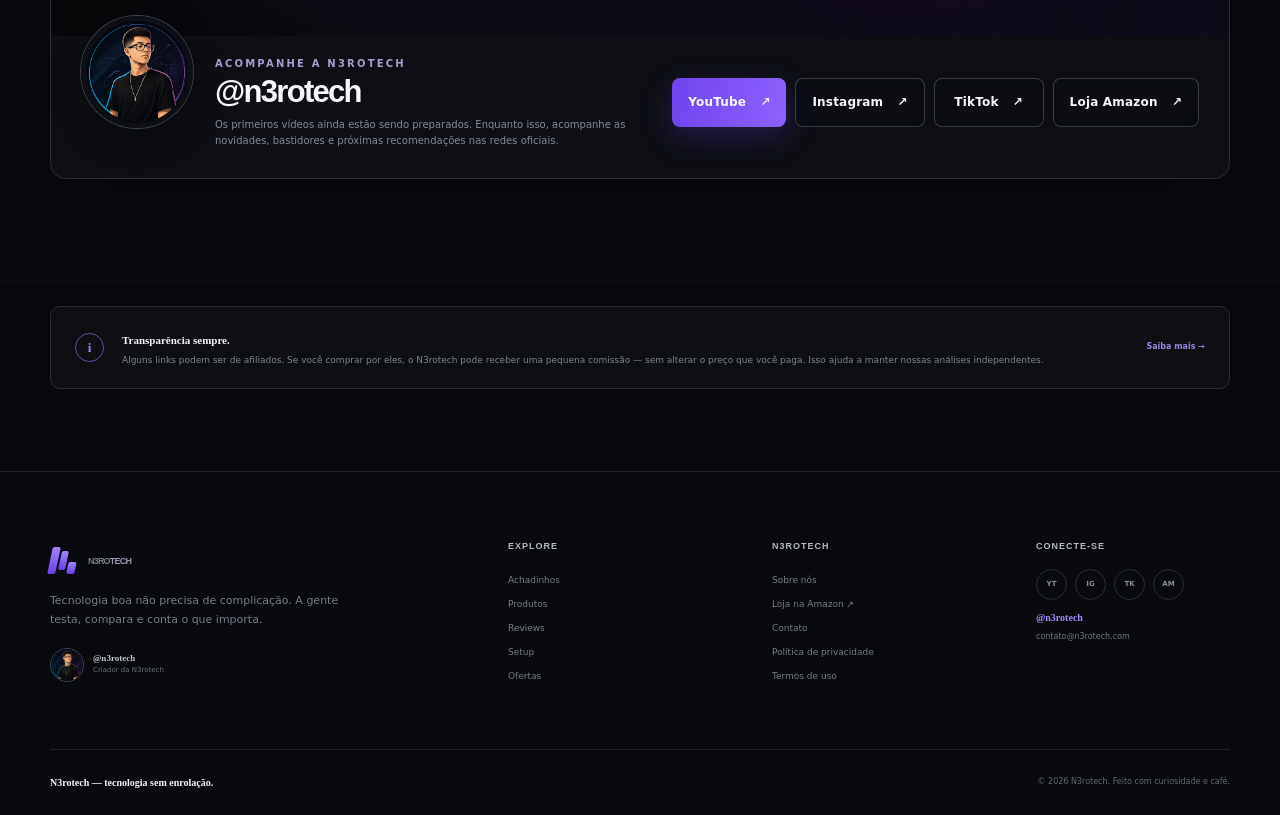
==== commit 89e635e3: "Destaca achadinhos rápidos na página inicial" ====
--- a/index.html
+++ b/index.html
@@ -27,11 +27,11 @@
           <a href="#produtos">Produtos</a>
           <a href="#reviews">Reviews</a>
           <a href="#setup">Setup</a>
-          <a href="#ofertas">Ofertas</a>
+          <a href="#achadinhos">Ofertas</a>
           <a href="sorteio.html">Sorteio</a>
           <a href="#sobre">Sobre</a>
         </nav>
-        <a class="nav-cta" href="#destaques">Explorar <span>↗</span></a>
+        <a class="nav-cta" href="#achadinhos">Achadinhos <span>↘</span></a>
       </div>
     </header>
 
@@ -45,7 +45,7 @@
             <h1 id="hero-title">Tecnologia que realmente vale o <em>seu dinheiro.</em></h1>
             <p>Produtos, acessórios e soluções tech testados ou pesquisados a fundo. Opiniões diretas, experiência real e zero enrolação.</p>
             <div class="hero-actions">
-              <a class="button button-primary" href="#destaques">Ver recomendações <span>→</span></a>
+              <a class="button button-primary" href="#achadinhos">Ver achadinhos <span>→</span></a>
               <a class="button button-ghost" href="#reviews"><span class="play-dot">▶</span> Últimas análises</a>
             </div>
             <div class="trust-row" aria-label="Diferenciais N3rotech">
@@ -69,6 +69,34 @@
         <span>SETUP GAMER</span><i>✦</i><span>PERIFÉRICOS</span><i>✦</i><span>ÁUDIO</span><i>✦</i><span>SMART HOME</span><i>✦</i><span>CUSTO-BENEFÍCIO</span><i>✦</i>
         <span>SETUP GAMER</span><i>✦</i><span>PERIFÉRICOS</span><i>✦</i><span>ÁUDIO</span><i>✦</i><span>SMART HOME</span><i>✦</i><span>CUSTO-BENEFÍCIO</span><i>✦</i>
       </div></section>
+
+      <section class="quick-finds" id="achadinhos" aria-labelledby="achadinhos-title">
+        <div class="container">
+          <div class="quick-finds-head reveal">
+            <div><span class="hot-label"><i></i> LINKS RÁPIDOS</span><h2 id="achadinhos-title">Achadinhos que valem o clique<span>.</span></h2></div>
+            <a href="https://www.amazon.com.br/shop/n3rotech" target="_blank" rel="noopener noreferrer">Ver loja N3rotech na Amazon ↗</a>
+          </div>
+          <div class="quick-finds-track">
+            <a class="find-card reveal" href="https://amzn.to/4vBCsTS" target="_blank" rel="noopener noreferrer sponsored">
+              <div class="find-image"><img src="assets/products/logitech-g305.png" alt="Mouse Logitech G305"><span>SEM FIO</span></div>
+              <div class="find-copy"><small>MOUSE GAMER</small><h3>Logitech G305</h3><p>Sensor HERO e bateria que dura muito.</p><div><b>Ver oferta</b><i>Comprar ↗</i></div></div>
+            </a>
+            <a class="find-card find-card-featured reveal" href="https://meli.la/1MDQhH7" target="_blank" rel="noopener noreferrer sponsored">
+              <div class="find-image"><img src="assets/products/redmi-watch-5-lite.png" alt="Redmi Watch 5 Lite"><span>TESTADO</span></div>
+              <div class="find-copy"><small>SMARTWATCH</small><h3>Redmi Watch 5 Lite</h3><p>AMOLED, GPS e bateria de uma semana.</p><div><b>≈ R$ 358</b><i>Comprar ↗</i></div></div>
+            </a>
+            <a class="find-card reveal" href="https://meli.la/32vKNSA" target="_blank" rel="noopener noreferrer sponsored">
+              <div class="find-image"><img src="assets/products/qcy-t13.png" alt="Fone QCY T13"><span>CUSTO-BENEFÍCIO</span></div>
+              <div class="find-copy"><small>ÁUDIO</small><h3>QCY T13</h3><p>Boa bateria e chamadas claras gastando pouco.</p><div><b>Ver oferta</b><i>Comprar ↗</i></div></div>
+            </a>
+            <a class="find-card reveal" href="https://s.shopee.com.br/7fYLAHip3x" target="_blank" rel="noopener noreferrer sponsored">
+              <div class="find-image"><img src="assets/products/lg-ultragear.jpg" alt="Monitor LG UltraGear 24GS60F-B"><span>180 HZ</span></div>
+              <div class="find-copy"><small>MONITOR GAMER</small><h3>LG UltraGear 24”</h3><p>180 Hz, 1 ms e tamanho certeiro para jogar.</p><div><b>Ver oferta</b><i>Comprar ↗</i></div></div>
+            </a>
+          </div>
+          <p class="finds-disclosure">Links patrocinados/afiliados. Você não paga nada a mais, e a comissão ajuda a manter o N3rotech.</p>
+        </div>
+      </section>
 
       <section class="section" id="destaques">
         <div class="container">
@@ -131,7 +159,7 @@
     <footer id="sobre">
       <div class="container footer-main">
         <div class="footer-brand"><a class="brand" href="#inicio"><span class="brand-mark"><i></i><i></i><i></i></span><span>N3RO<span>TECH</span></span></a><p>Tecnologia boa não precisa de complicação. A gente testa, compara e conta o que importa.</p><div class="footer-author"><img src="assets/n3rotech-profile.jpg" alt="Foto de perfil da N3rotech"><span><strong>@n3rotech</strong><small>Criador da N3rotech</small></span></div></div>
-        <div><h3>Explore</h3><a href="#destaques">Produtos</a><a href="#reviews">Reviews</a><a href="#setup">Setup</a><a href="#ofertas">Ofertas</a></div>
+        <div><h3>Explore</h3><a href="#achadinhos">Achadinhos</a><a href="#destaques">Produtos</a><a href="#reviews">Reviews</a><a href="#setup">Setup</a><a href="#ofertas">Ofertas</a></div>
         <div><h3>N3rotech</h3><a href="#sobre">Sobre nós</a><a href="https://www.amazon.com.br/shop/n3rotech" target="_blank" rel="noopener noreferrer">Loja na Amazon ↗</a><a href="mailto:contato@n3rotech.com">Contato</a><a href="#politica">Política de privacidade</a><a href="#termos">Termos de uso</a></div>
         <div><h3>Conecte-se</h3><div class="socials"><a href="https://www.youtube.com/@n3rotech" target="_blank" rel="noopener" aria-label="YouTube da N3rotech">YT</a><a href="https://www.instagram.com/n3rotech/" target="_blank" rel="noopener" aria-label="Instagram da N3rotech">IG</a><a href="https://www.tiktok.com/@n3rotech" target="_blank" rel="noopener" aria-label="TikTok da N3rotech">TK</a><a href="https://www.amazon.com.br/shop/n3rotech" target="_blank" rel="noopener noreferrer" aria-label="Loja da N3rotech na Amazon">AM</a></div><p class="social-handle">@n3rotech</p><p class="mail">contato@n3rotech.com</p></div>
       </div>
--- a/styles.css
+++ b/styles.css
@@ -98,3 +98,30 @@
 @media(max-width:960px){.giveaway-hero-grid{grid-template-columns:1fr 320px;gap:40px}.giveaway-copy h1{font-size:62px}.entry-steps{grid-template-columns:1fr 1fr}.prize-layout{gap:45px}.rules-layout{grid-template-columns:220px 1fr;gap:35px}}
 @media(max-width:720px){.giveaway-page .menu-toggle{display:flex!important;position:static;margin-left:auto;flex:0 0 44px;width:44px;height:44px;padding:8px;flex-direction:column;justify-content:center;border:1px solid #30343f;border-radius:8px;background:rgba(15,17,23,.9)}.giveaway-page .menu-toggle span{width:20px;margin:3px auto}.giveaway-page .main-nav a{font-size:22px}.giveaway-hero{min-height:auto;padding:118px 0 58px}.giveaway-hero-grid{grid-template-columns:1fr;gap:32px}.giveaway-copy h1{font-size:48px;letter-spacing:-2.8px}.giveaway-copy>p:not(.giveaway-status){font-size:13px}.giveaway-copy .hero-actions{flex-direction:column}.giveaway-prize-card{min-height:420px;padding:24px}.vi-mark{height:205px}.vi-mark b{font-size:135px}.vi-mark i{right:70px;bottom:33px}.timeline-grid{display:flex;overflow-x:auto;scroll-snap-type:x mandatory;margin-inline:-14px;padding-inline:14px}.timeline-grid>div{flex:0 0 185px;min-height:82px;border-block:0;scroll-snap-align:start}.entry-steps{display:flex;overflow-x:auto;scroll-snap-type:x mandatory;margin-inline:-14px;padding:2px 14px 15px;gap:11px}.entry-steps li{flex:0 0 78vw;min-height:200px;scroll-snap-align:start}.giveaway-cta{padding:25px;align-items:flex-start;flex-direction:column}.giveaway-cta .button{width:100%}.prize-layout{grid-template-columns:1fr;gap:35px}.prize-copy h2{font-size:37px}.prize-copy ul{grid-template-columns:1fr}.prize-spec div{min-height:115px;padding:19px}.rules-layout{grid-template-columns:1fr;gap:25px}.rules-nav{position:static}.rules-nav h2{font-size:38px}.rules-card section{grid-template-columns:38px 1fr;padding:21px 17px;gap:10px}.giveaway-product-grid{display:flex;overflow-x:auto;scroll-snap-type:x mandatory;margin-inline:-14px;padding:2px 14px 16px}.giveaway-product{flex:0 0 82vw;scroll-snap-align:start;min-height:300px;grid-template-rows:195px 1fr}.giveaway-disclaimer{margin-bottom:55px}}
 @media(max-width:420px){.giveaway-copy h1{font-size:42px}.giveaway-prize-card{min-height:390px}.vi-mark b{font-size:120px}.prize-detail strong{font-size:17px}.prize-launch{align-items:flex-start;flex-direction:column;gap:6px}.platform-pills span{font-size:7px}.rules-card p{font-size:9px}}
+
+/* Tema GTA VI — pôr do sol de Vice City + acabamento N3rotech */
+.giveaway-page{--gta-pink:#ff4f9a;--gta-hot:#ff2975;--gta-orange:#ff9c57;--gta-blue:#58c8e8;--gta-violet:#7a45f5;background:#090513}
+.giveaway-page::before{content:"";position:fixed;z-index:0;inset:0;pointer-events:none;background:radial-gradient(circle at 82% 18%,rgba(255,65,147,.07),transparent 28%),radial-gradient(circle at 12% 70%,rgba(82,192,231,.05),transparent 34%)}
+.giveaway-page .site-header.scrolled{background:rgba(13,7,22,.88);border-color:rgba(255,91,164,.15)}.giveaway-page .main-nav a.active::after{background:linear-gradient(90deg,var(--gta-pink),var(--gta-orange));box-shadow:0 0 16px rgba(255,79,154,.6)}
+.giveaway-page .nav-cta{border-color:rgba(255,111,173,.34);background:rgba(255,74,151,.06)}.giveaway-page .nav-cta span{color:var(--gta-pink)}
+.giveaway-hero{background:#10081d}.gta-art-backdrop{position:absolute;z-index:-3;inset:0;background-image:url('assets/gta6-official-art.jpg');background-size:cover;background-position:center;filter:saturate(1.08) contrast(1.02);transform:scale(1.015)}.gta-art-backdrop::after{content:"";position:absolute;inset:0;background:linear-gradient(90deg,rgba(9,5,17,.99) 0%,rgba(9,5,17,.96) 35%,rgba(10,5,18,.7) 64%,rgba(10,5,18,.35)),linear-gradient(0deg,#0b0613 0%,transparent 36%,rgba(6,5,14,.18) 100%)}
+.giveaway-hero::before{background:linear-gradient(rgba(255,115,175,.035) 1px,transparent 1px),linear-gradient(90deg,rgba(85,190,230,.035) 1px,transparent 1px);background-size:48px 48px}.giveaway-orb-one{border-color:rgba(255,85,157,.27);box-shadow:inset 0 0 90px rgba(255,73,150,.08),0 0 120px rgba(83,193,230,.08)}.giveaway-orb-two{background:radial-gradient(circle at 34% 29%,rgba(89,199,232,.23),rgba(255,71,151,.12) 45%,transparent 70%)}
+.giveaway-copy h1 em{background:linear-gradient(100deg,var(--gta-blue) 0%,#9a63ff 42%,var(--gta-pink) 72%,var(--gta-orange));background-clip:text;-webkit-background-clip:text}.giveaway-copy .eyebrow{color:#f4a6ce}.giveaway-copy .eyebrow span{background:linear-gradient(90deg,var(--gta-blue),var(--gta-pink));box-shadow:0 0 11px var(--gta-pink)}.giveaway-status{border-color:rgba(255,104,172,.48);background:rgba(255,70,147,.11);color:#ff9dc9}.giveaway-status.is-open{color:#fff3d8;border-color:rgba(255,165,86,.62);background:rgba(255,138,65,.14)}
+.giveaway-page .button-primary{background:linear-gradient(105deg,#6f3af1 0%,var(--gta-hot) 58%,var(--gta-orange));box-shadow:0 12px 35px rgba(255,49,127,.22)}.giveaway-page .button-primary:hover{box-shadow:0 16px 42px rgba(255,49,127,.36)}.platform-pills span{border-color:rgba(255,133,183,.22);background:rgba(20,9,31,.78)}.platform-pills span:nth-child(2){border-color:rgba(83,198,232,.25)}
+.giveaway-prize-card{border-color:rgba(255,129,181,.28);background:linear-gradient(145deg,rgba(35,13,51,.94),rgba(9,9,20,.94));box-shadow:0 35px 100px rgba(0,0,0,.48),0 0 70px rgba(255,52,135,.08),inset 0 1px 0 rgba(255,255,255,.08)}.giveaway-prize-card::before{content:"";position:absolute;inset:0;background:linear-gradient(135deg,rgba(88,200,232,.07),transparent 34%,rgba(255,63,143,.09));pointer-events:none}.giveaway-prize-card::after{background:radial-gradient(circle,rgba(255,75,154,.3),rgba(114,64,235,.13) 47%,transparent 70%)}
+.gta-logo-stage{height:270px;display:grid;place-items:center;position:relative}.gta-logo-stage::before{content:"";position:absolute;width:210px;height:210px;border-radius:50%;background:radial-gradient(circle,rgba(255,77,158,.22),rgba(90,194,231,.08) 45%,transparent 70%);filter:blur(7px)}.gta-logo-stage img{position:relative;z-index:1;width:min(100%,330px);height:240px;object-fit:contain;filter:drop-shadow(0 18px 28px rgba(0,0,0,.48));animation:gtaLogoFloat 5s ease-in-out infinite}@keyframes gtaLogoFloat{0%,100%{transform:translateY(3px)}50%{transform:translateY(-7px)}}.prize-launch strong{color:#ff92c2}.prize-detail{border-color:rgba(255,129,181,.22)}
+.giveaway-timeline{border-color:rgba(255,106,169,.2);background:linear-gradient(90deg,#10081c,#0b0b17 55%,#10101e)}.timeline-grid>div{border-color:rgba(255,116,176,.14)}.timeline-grid>div:nth-child(odd) strong{color:#ff91c0}.timeline-grid>div:nth-child(even) strong{color:#74cce8}
+.entry-steps li{border-color:rgba(255,115,176,.16);background:linear-gradient(145deg,rgba(28,13,38,.82),rgba(12,13,22,.92))}.entry-steps>li>span{color:rgba(255,85,156,.32)}.entry-steps li:nth-child(even)>span{color:rgba(87,197,231,.31)}.giveaway-cta{border-color:rgba(255,104,170,.27);background:linear-gradient(110deg,rgba(255,61,143,.12),rgba(77,48,173,.1) 48%,#0d0f17)}
+.giveaway-page .section-dark{background:linear-gradient(135deg,#0d0717,#090b15 63%,#110817);border-color:rgba(255,102,168,.13)}.prize-copy{position:relative}.gta-vi-watermark{position:absolute;z-index:0;width:330px;height:330px;object-fit:contain;right:-30px;top:-85px;opacity:.09;filter:saturate(1.3)}.prize-copy>*:not(.gta-vi-watermark){position:relative;z-index:1}.prize-copy h2 span,.rules-nav h2 span,.giveaway-cta h2 span{color:var(--gta-pink)}.prize-spec{border-color:rgba(255,112,174,.2);background:linear-gradient(145deg,rgba(30,13,42,.9),#0d0f17)}.prize-spec div,.prize-spec div:nth-child(odd),.prize-spec div:nth-child(-n+2){border-color:rgba(255,112,174,.15)}.prize-spec div:nth-child(2) strong,.prize-spec div:nth-child(3) strong{color:#6ac9e7}
+.rules-section{background:radial-gradient(circle at 7% 17%,rgba(255,64,147,.06),transparent 28%),linear-gradient(180deg,#0b0712,#07080b)}.rules-card{border-color:rgba(255,114,175,.18);background:rgba(13,11,21,.92)}.rules-card section{border-color:rgba(255,114,175,.12)}.rules-card section>span{color:#d34f99}.rules-card section:nth-child(even)>span{color:#579ab5}
+.giveaway-products{background:linear-gradient(180deg,#07080b,#0d0715)}.giveaway-product{border-color:rgba(255,111,173,.17);background:#100d18}.giveaway-product:hover{border-color:var(--gta-pink);box-shadow:0 20px 50px rgba(255,46,127,.1)}.giveaway-product small{color:#f273b1}.giveaway-product:nth-child(2) small{color:#67c5e1}.giveaway-disclaimer{border-color:rgba(255,110,173,.2);background:linear-gradient(90deg,rgba(255,61,143,.07),rgba(11,12,19,.95))}.giveaway-disclaimer>span{border-color:var(--gta-pink);color:#ff99c5}
+@media(prefers-reduced-motion:reduce){.gta-logo-stage img{animation:none}}
+@media(max-width:720px){.gta-art-backdrop{background-position:61% center}.gta-art-backdrop::after{background:linear-gradient(180deg,rgba(9,5,17,.73) 0%,rgba(9,5,17,.95) 43%,#0b0613 100%)}.giveaway-orb{opacity:.28}.gta-logo-stage{height:225px}.gta-logo-stage img{height:205px}.gta-vi-watermark{right:-75px;top:-65px}.giveaway-page .menu-toggle{border-color:rgba(255,105,169,.4);background:rgba(22,10,31,.94)}}
+@media(max-width:420px){.gta-logo-stage{height:205px}.gta-logo-stage img{height:185px}.giveaway-prize-card{min-height:410px}}
+@keyframes gtaLogoFloat{0%,100%{transform:scale(1.7) translateY(2px)}50%{transform:scale(1.7) translateY(-4px)}}
+
+/* Achadinhos rápidos — alta visibilidade sem aumentar a página no celular */
+.quick-finds{position:relative;padding:48px 0 42px;border-bottom:1px solid #222630;background:radial-gradient(circle at 9% 0,rgba(126,80,239,.13),transparent 30%),linear-gradient(180deg,#0d0f15,#090b0f)}.quick-finds::before{content:"";position:absolute;inset:0;pointer-events:none;background:linear-gradient(90deg,transparent,rgba(126,83,242,.035),transparent)}.quick-finds-head{display:flex;align-items:end;justify-content:space-between;gap:25px;margin-bottom:20px}.quick-finds-head h2{font-size:clamp(25px,3vw,36px);letter-spacing:-1.8px}.quick-finds-head h2 span{color:#8e66ff}.quick-finds-head>a{padding-bottom:5px;border-bottom:1px solid #494e5a;color:#adb1bc;font-size:9px;font-weight:800}.hot-label{display:flex;align-items:center;gap:8px;margin-bottom:7px;color:#a88cff;font-size:7px;font-weight:800;letter-spacing:1.5px}.hot-label i{width:7px;height:7px;border-radius:50%;background:#9b73ff;box-shadow:0 0 0 5px rgba(142,102,255,.09),0 0 13px #8e66ff;animation:livePulse 1.8s infinite}.quick-finds-track{display:grid;grid-template-columns:repeat(4,1fr);gap:11px}.find-card{min-width:0;display:grid;grid-template-columns:112px minmax(0,1fr);min-height:154px;overflow:hidden;border:1px solid #292d37;border-radius:12px;background:#11131a;transition:transform .25s,border-color .25s,box-shadow .25s}.find-card:hover{transform:translateY(-4px);border-color:#7557c0;box-shadow:0 15px 38px rgba(0,0,0,.34)}.find-card-featured{border-color:#55407f;background:linear-gradient(125deg,#171226,#11131a)}.find-image{position:relative;min-width:0;background:#ececef;overflow:hidden}.find-image img{width:100%;height:100%;object-fit:contain;padding:10px;transition:transform .3s}.find-card:hover .find-image img{transform:scale(1.06)}.find-image>span{position:absolute;left:7px;top:7px;padding:4px 6px;border-radius:4px;background:rgba(8,9,13,.84);color:#fff;font-size:5px;font-weight:800;letter-spacing:.6px}.find-copy{min-width:0;padding:15px 14px;display:flex;flex-direction:column}.find-copy>small{color:#8e72d1;font-size:6px;font-weight:800;letter-spacing:1px}.find-copy h3{font-size:14px;white-space:nowrap;overflow:hidden;text-overflow:ellipsis;margin:6px 0}.find-copy>p{display:-webkit-box;overflow:hidden;-webkit-box-orient:vertical;-webkit-line-clamp:2;min-height:30px;margin:0;color:#858a96;font-size:8px;line-height:1.55}.find-copy>div{display:flex;align-items:end;justify-content:space-between;gap:7px;margin-top:auto;padding-top:9px;border-top:1px solid #292d35}.find-copy b{font:700 10px Manrope}.find-copy i{font-style:normal;color:#a78afa;font-size:7px;font-weight:800}.finds-disclosure{margin:12px 0 0;color:#656a76;font-size:7px;text-align:right}
+@media(max-width:1080px){.quick-finds-track{grid-template-columns:1fr 1fr}.find-card{grid-template-columns:125px 1fr}}
+@media(max-width:720px){.hero{height:730px;min-height:730px;max-height:none}.quick-finds{padding:35px 0 28px}.quick-finds-head{align-items:flex-start;margin-bottom:15px}.quick-finds-head h2{font-size:27px}.quick-finds-head>a{display:none}.quick-finds-track{display:flex;gap:10px;overflow-x:auto;overflow-y:hidden;margin-inline:-14px;padding:2px 14px 14px;scroll-snap-type:x mandatory;scroll-padding-left:14px;scrollbar-width:none}.quick-finds-track::-webkit-scrollbar{display:none}.find-card{flex:0 0 min(83vw,335px);grid-template-columns:118px 1fr;min-height:148px;scroll-snap-align:start;scroll-snap-stop:always}.finds-disclosure{text-align:left;margin-top:4px}.quick-finds-head::after{content:"DESLIZE →";flex:0 0 auto;color:#766098;font-size:6px;font-weight:800;letter-spacing:1px;margin-top:10px}}
+@media(max-width:420px){.hero{height:700px;min-height:700px}.find-card{flex-basis:88vw;grid-template-columns:110px 1fr}.find-copy{padding:13px 12px}.quick-finds-head h2{font-size:25px}}
